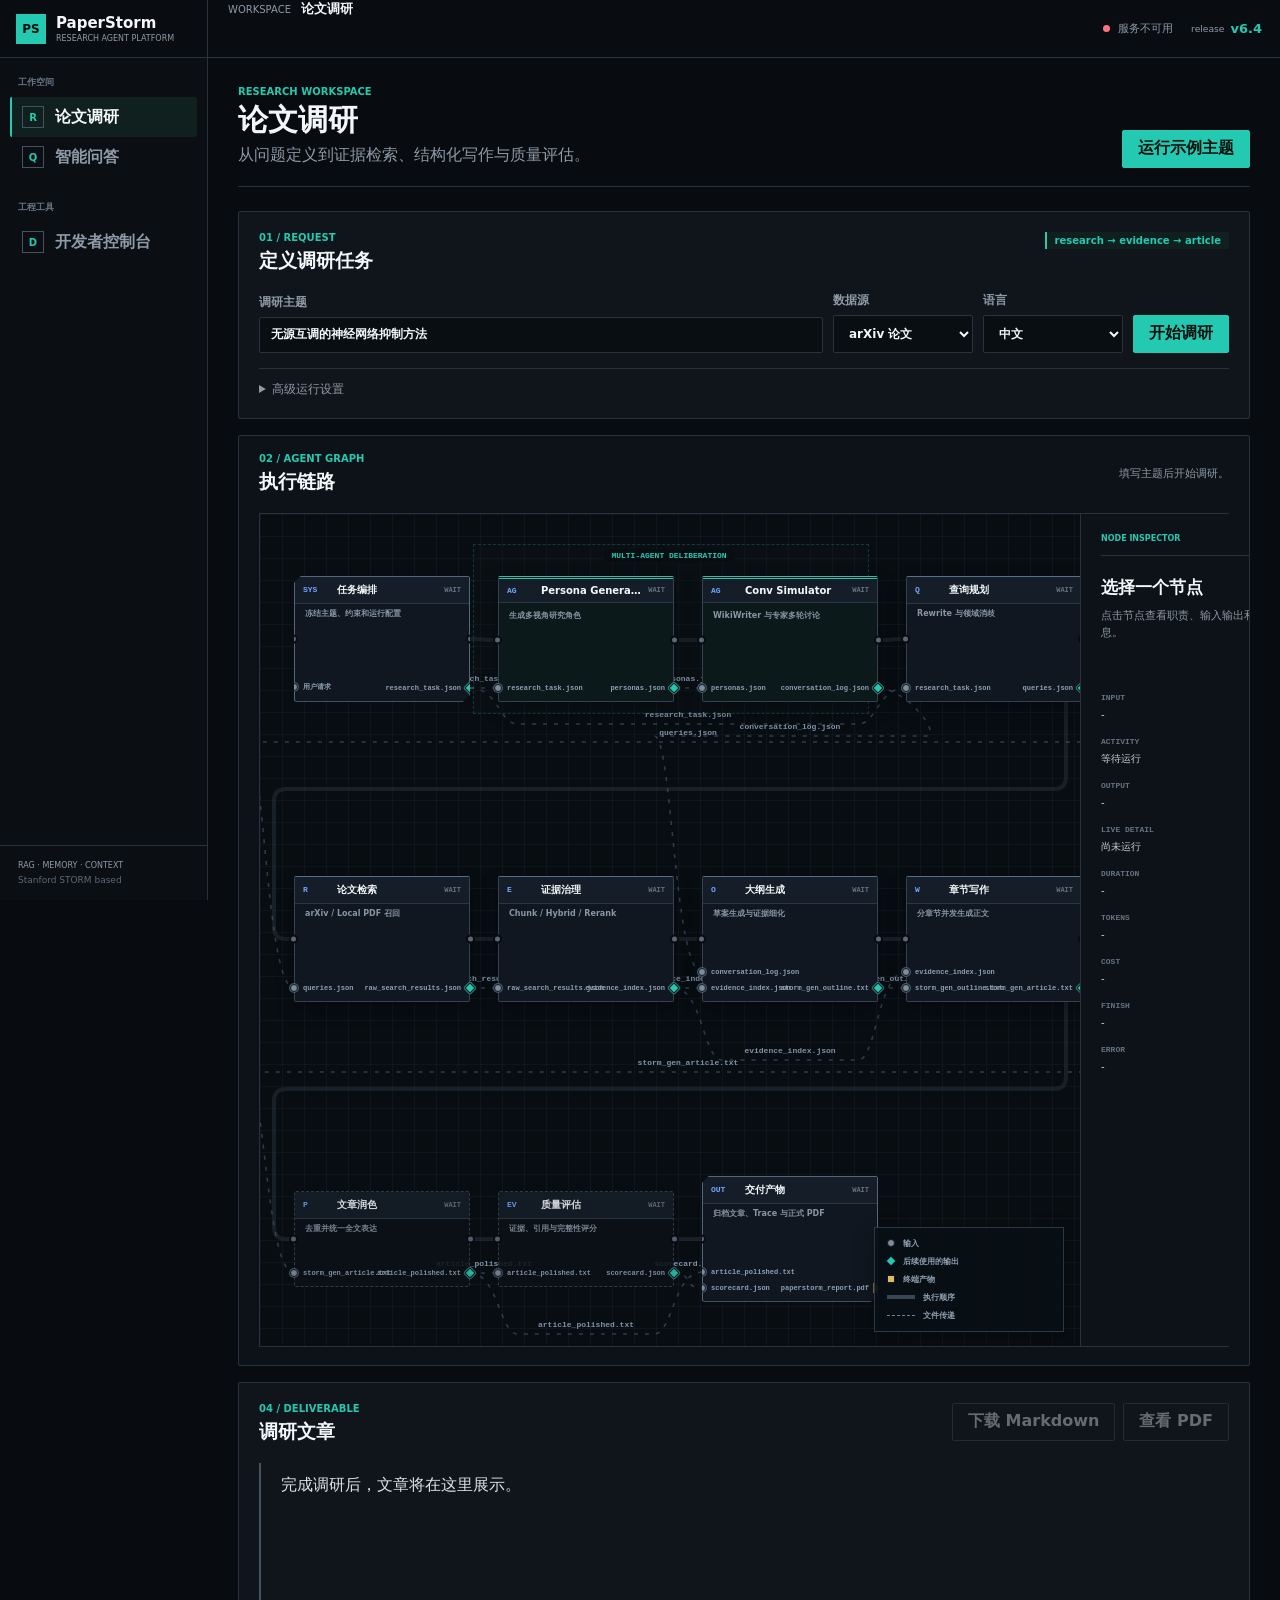
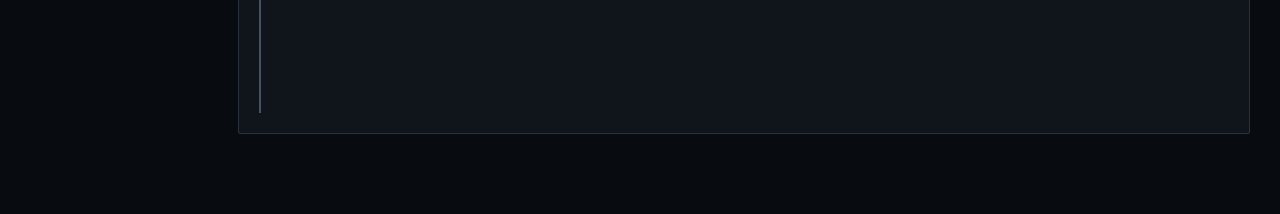
==== frontend/paperstorm_dashboard/index.html @ 8ac7cc78 "feat: release v6.4 workflow and PDF fixes" ====
<!doctype html>
<html lang="zh-CN">
  <head>
    <meta charset="utf-8" />
    <meta name="viewport" content="width=device-width, initial-scale=1" />
    <title>PaperStorm Agent Workspace</title>
    <link rel="icon" href="data:image/svg+xml,%3Csvg xmlns='http://www.w3.org/2000/svg' viewBox='0 0 32 32'%3E%3Crect width='32' height='32' fill='%2300c2a8'/%3E%3Cpath d='M8 24V8h15v4H13v3h8v4h-8v5z' fill='%23060a0e'/%3E%3C/svg%3E" />
    <link rel="stylesheet" href="styles.css?v=6.4.0" />
  </head>
  <body data-mode="research">
    <header class="topbar">
      <a class="brand" href="#" aria-label="PaperStorm 首页">
        <span class="brand-mark">PS</span>
        <span><strong>PaperStorm</strong><small>RESEARCH AGENT PLATFORM</small></span>
      </a>
      <div class="topbar-context"><span>WORKSPACE</span><strong id="workspace-title">论文调研</strong></div>
      <div class="topbar-actions">
        <span class="service-pill" id="service-state"><i class="status-dot"></i><span>连接中</span></span>
        <span class="release-pill"><small>release</small><strong>v6.4</strong></span>
      </div>
    </header>

    <div class="workspace-shell">
      <nav class="workspace-rail" aria-label="主导航">
        <div class="rail-section product-only">
          <span class="rail-label">工作空间</span>
          <button class="rail-item active" id="show-research-mode" type="button"><i>R</i><span>论文调研</span></button>
          <button class="rail-item" id="show-chat-mode" type="button"><i>Q</i><span>智能问答</span></button>
        </div>
        <div class="rail-section">
          <span class="rail-label">工程工具</span>
          <button class="rail-item" id="show-developer-mode" type="button"><i>D</i><span>开发者控制台</span></button>
        </div>
        <div class="rail-spacer"></div>
        <div class="rail-foot">
          <span>RAG · MEMORY · CONTEXT</span>
          <small>Stanford STORM based</small>
        </div>
      </nav>

      <main class="workspace-main">
        <section class="research-view product-only" id="research-view">
          <header class="page-heading">
            <div><span>RESEARCH WORKSPACE</span><h1>论文调研</h1><p>从问题定义到证据检索、结构化写作与质量评估。</p></div>
            <button id="start-research-demo" type="button">运行示例主题</button>
          </header>

          <section class="surface research-composer">
            <div class="section-heading"><div><span>01 / REQUEST</span><h2>定义调研任务</h2></div><b>research → evidence → article</b></div>
            <div class="form-row research-fields">
              <label class="grow">调研主题<input id="task-topic" value="无源互调的神经网络抑制方法" /></label>
              <label>数据源<select id="task-retriever"><option value="arxiv">arXiv 论文</option><option value="local-pdf">本地 PDF</option></select></label>
              <label>语言<select id="task-output-language"><option value="zh">中文</option><option value="original">原文</option></select></label>
              <button id="start-research-workflow" type="button">开始调研</button>
            </div>
            <details><summary>高级运行设置</summary><div class="form-row advanced-row">
              <label>运行方式<select id="task-run-mode"><option value="paperstorm" selected>真实检索与 LLM</option><option value="fake">本地可复现演示</option></select></label>
              <label>期望关键词<input id="task-expected-keyword" placeholder="可选，用于约束检索方向" /></label>
              <label>排除关键词<input id="task-forbidden-keyword" placeholder="可选，用于过滤无关领域" /></label>
            </div></details>
          </section>

          <section class="pipeline-strip pipeline-workbench" aria-label="调研执行阶段">
            <div class="section-heading compact"><div><span>02 / AGENT GRAPH</span><h2>执行链路</h2></div><p class="activity-line" id="research-current-activity">填写主题后开始调研。</p></div>
            <div class="pipeline-layout">
              <div class="pipeline-canvas" id="pipeline-canvas">
                <svg class="pipeline-wires execution-layer" id="pipeline-execution-wires" aria-hidden="true"></svg>
                <svg class="pipeline-wires artifact-layer" id="pipeline-artifact-wires" aria-hidden="true"></svg>
                <div class="agent-cluster-label">MULTI-AGENT DELIBERATION</div>
                <button class="pipeline-node system-node" data-node="request" style="--col:1;--row:1" type="button"><span class="flow-port flow-in"></span><span class="flow-port flow-out"></span><span class="node-head"><i>SYS</i><b>任务编排</b><em>WAIT</em></span><small class="node-description">冻结主题、约束和运行配置</small><span class="node-port input-port" data-port="user_request"><i></i>用户请求</span><span class="node-port output-port relay-output" data-port="research_task"><i></i>research_task.json</span></button>
                <button class="pipeline-node agent-node" data-node="persona" style="--col:2;--row:1" type="button"><span class="flow-port flow-in"></span><span class="flow-port flow-out"></span><span class="node-head"><i>AG</i><b>Persona Generator</b><em>WAIT</em></span><small class="node-description">生成多视角研究角色</small><span class="node-port input-port" data-port="research_task"><i></i>research_task.json</span><span class="node-port output-port relay-output" data-port="personas"><i></i>personas.json</span></button>
                <button class="pipeline-node agent-node" data-node="dialogue" style="--col:3;--row:1" type="button"><span class="flow-port flow-in"></span><span class="flow-port flow-out"></span><span class="node-head"><i>AG</i><b>Conv Simulator</b><em>WAIT</em></span><small class="node-description">WikiWriter 与专家多轮讨论</small><span class="node-port input-port" data-port="personas"><i></i>personas.json</span><span class="node-port output-port relay-output" data-port="conversation"><i></i>conversation_log.json</span></button>
                <button class="pipeline-node process-node" data-node="query" style="--col:4;--row:1" type="button"><span class="flow-port flow-in"></span><span class="flow-port flow-out"></span><span class="node-head"><i>Q</i><b>查询规划</b><em>WAIT</em></span><small class="node-description">Rewrite 与领域消歧</small><span class="node-port input-port" data-port="research_task"><i></i>research_task.json</span><span class="node-port output-port relay-output" data-port="queries"><i></i>queries.json</span></button>
                <button class="pipeline-node process-node" data-node="retrieval" style="--col:1;--row:3" type="button"><span class="flow-port flow-in"></span><span class="flow-port flow-out"></span><span class="node-head"><i>R</i><b>论文检索</b><em>WAIT</em></span><small class="node-description">arXiv / Local PDF 召回</small><span class="node-port input-port" data-port="queries"><i></i>queries.json</span><span class="node-port output-port relay-output" data-port="raw_results"><i></i>raw_search_results.json</span></button>
                <button class="pipeline-node process-node" data-node="evidence" style="--col:2;--row:3" type="button"><span class="flow-port flow-in"></span><span class="flow-port flow-out"></span><span class="node-head"><i>E</i><b>证据治理</b><em>WAIT</em></span><small class="node-description">Chunk / Hybrid / Rerank</small><span class="node-port input-port" data-port="raw_results"><i></i>raw_search_results.json</span><span class="node-port output-port relay-output" data-port="evidence"><i></i>evidence_index.json</span></button>
                <button class="pipeline-node process-node" data-node="outline" style="--col:3;--row:3" type="button"><span class="flow-port flow-in"></span><span class="flow-port flow-out"></span><span class="node-head"><i>O</i><b>大纲生成</b><em>WAIT</em></span><small class="node-description">草案生成与证据细化</small><span class="node-port input-port port-row-2" data-port="conversation"><i></i>conversation_log.json</span><span class="node-port input-port port-row-1" data-port="evidence"><i></i>evidence_index.json</span><span class="node-port output-port relay-output" data-port="outline"><i></i>storm_gen_outline.txt</span></button>
                <button class="pipeline-node process-node" data-node="writer" style="--col:4;--row:3" type="button"><span class="flow-port flow-in"></span><span class="flow-port flow-out"></span><span class="node-head"><i>W</i><b>章节写作</b><em>WAIT</em></span><small class="node-description">分章节并发生成正文</small><span class="node-port input-port port-row-2" data-port="evidence"><i></i>evidence_index.json</span><span class="node-port input-port port-row-1" data-port="outline"><i></i>storm_gen_outline.txt</span><span class="node-port output-port relay-output" data-port="draft"><i></i>storm_gen_article.txt</span></button>
                <button class="pipeline-node aux-node" data-node="polish" style="--col:1;--row:5" type="button"><span class="flow-port flow-in"></span><span class="flow-port flow-out"></span><span class="node-head"><i>P</i><b>文章润色</b><em>WAIT</em></span><small class="node-description">去重并统一全文表达</small><span class="node-port input-port" data-port="draft"><i></i>storm_gen_article.txt</span><span class="node-port output-port relay-output" data-port="article"><i></i>article_polished.txt</span></button>
                <button class="pipeline-node aux-node" data-node="evaluate" style="--col:2;--row:5" type="button"><span class="flow-port flow-in"></span><span class="flow-port flow-out"></span><span class="node-head"><i>EV</i><b>质量评估</b><em>WAIT</em></span><small class="node-description">证据、引用与完整性评分</small><span class="node-port input-port" data-port="article"><i></i>article_polished.txt</span><span class="node-port output-port relay-output" data-port="scorecard"><i></i>scorecard.json</span></button>
                <button class="pipeline-node system-node" data-node="deliver" style="--col:3;--row:5" type="button"><span class="flow-port flow-in"></span><span class="flow-port flow-out"></span><span class="node-head"><i>OUT</i><b>交付产物</b><em>WAIT</em></span><small class="node-description">归档文章、Trace 与正式 PDF</small><span class="node-port input-port port-row-2" data-port="article"><i></i>article_polished.txt</span><span class="node-port input-port port-row-1" data-port="scorecard"><i></i>scorecard.json</span><span class="node-port output-port terminal-output" data-port="report"><i></i>paperstorm_report.pdf</span></button>
                <div class="pipeline-legend" id="pipeline-legend"><span><i class="legend-input"></i>输入</span><span><i class="legend-relay"></i>后续使用的输出</span><span><i class="legend-terminal"></i>终端产物</span><span><b class="legend-execution"></b>执行顺序</span><span><b class="legend-artifact"></b>文件传递</span></div>
              </div>
              <aside class="pipeline-inspector" id="pipeline-inspector">
                <div><span>NODE INSPECTOR</span><b id="pipeline-node-status">WAITING</b></div>
                <h3 id="pipeline-node-title">选择一个节点</h3>
                <p id="pipeline-node-description">点击节点查看职责、输入输出和当前运行信息。</p>
                <dl>
                  <dt>INPUT</dt><dd id="pipeline-node-input">-</dd>
                  <dt>ACTIVITY</dt><dd id="pipeline-node-activity">等待运行</dd>
                  <dt>OUTPUT</dt><dd id="pipeline-node-output">-</dd>
                  <dt>LIVE DETAIL</dt><dd id="pipeline-node-detail">尚未运行</dd>
                  <dt>DURATION</dt><dd id="pipeline-node-duration">-</dd>
                  <dt>TOKENS</dt><dd id="pipeline-node-tokens">-</dd>
                  <dt>COST</dt><dd id="pipeline-node-cost">-</dd>
                  <dt>FINISH</dt><dd id="pipeline-node-finish">-</dd>
                  <dt>ERROR</dt><dd id="pipeline-node-error">-</dd>
                </dl>
                <div class="pipeline-artifact-actions hidden" id="pipeline-pdf-actions">
                  <label class="checkbox-control"><input id="task-generate-pdf" type="checkbox" /><span>同时生成正式 PDF</span></label>
                  <a class="secondary-button hidden" id="pipeline-open-pdf" href="#" target="_blank" rel="noopener">查看 PDF</a>
                </div>
              </aside>
            </div>
          </section>

          <section class="surface hidden" id="research-score-section">
            <div class="section-heading"><div><span>03 / EVALUATION</span><h2>本次运行评分</h2></div><b id="research-task-id">未运行</b></div>
            <div class="metric-grid" id="scorecard"></div>
          </section>

          <section class="surface result-surface" id="research-result-workspace">
            <div class="section-heading"><div><span>04 / DELIVERABLE</span><h2>调研文章</h2></div><div class="deliverable-actions"><button class="secondary-button" id="download-article-md" type="button" disabled>下载 Markdown</button><button class="secondary-button" id="open-article-pdf" type="button" disabled>查看 PDF</button></div></div>
            <article class="article" id="article-content">完成调研后，文章将在这里展示。</article>
          </section>
        </section>

        <section class="chat-view product-only hidden" id="chat-view">
          <aside class="chat-sessions" id="chat-sessions-panel">
            <div class="section-heading compact"><div><span>HISTORY</span><h2>会话</h2></div><button class="icon-button" id="refresh-chat-sessions" type="button" title="刷新会话">↻</button></div>
            <div class="session-list" id="chat-session-list"><p class="empty-state">暂无历史会话。</p></div>
          </aside>
          <section class="chat-workspace">
            <header class="chat-header"><div><span>CONTEXT-AWARE CHAT</span><h1>研究问答</h1></div><button id="create-chat" type="button">新建聊天</button></header>
            <div class="chat-messages" id="chat-messages"><div class="message assistant"><img class="message-avatar" src="/dashboard/assets/avatar-paperstorm.svg" alt="" /><div class="message-body"><div class="message-head"><strong>PaperStorm</strong></div><p>我是带论文检索、上下文压缩和长期记忆的 Research Chat Agent。</p></div></div></div>
            <div class="chat-toolbar"><button id="regenerate-chat" type="button" class="secondary-button" disabled>重新生成</button><button id="stop-chat" type="button" class="danger-button hidden">停止</button></div>
            <form class="chat-composer" id="chat-form"><textarea id="chat-input" rows="3" placeholder="直接提问，证据不足时将自动升级为深度调研。"></textarea><button id="send-chat" type="submit">发送</button></form>
          </section>
        </section>

        <section class="developer-view hidden" id="developer-view">
          <header class="page-heading developer-header">
            <div><span>BENCHMARK CONTROL PLANE</span><h1>开发者控制台</h1><p>公开数据集、可复现实验、运行日志和治理状态集中管理。</p></div>
            <div class="developer-actions"><label>服务地址<input id="service-url" placeholder="当前页面地址" /></label><button class="secondary-button" id="leave-developer-mode" type="button">返回产品</button></div>
          </header>

          <section class="status-band" id="benchmark-readiness">
            <div><small>API SERVICE</small><strong id="ready-service">检查中</strong><span id="ready-service-detail">连接 API</span></div>
            <div><small>BENCHMARK ROOT</small><strong id="ready-root">未发现</strong><span id="ready-root-detail">等待服务返回</span></div>
            <div><small>DATASETS</small><strong id="ready-datasets">0 / 6</strong><span>本机缓存自动发现</span></div>
            <div><small>RUNTIME</small><strong id="ready-python">未知</strong><span id="ready-model-cache">模型缓存未发现</span></div>
            <div><small>LANGFUSE</small><strong id="ready-langfuse">检查中</strong><span id="ready-langfuse-detail">本地 Trace 可用</span></div>
            <button class="icon-button" id="refresh-benchmark-catalog" type="button" title="刷新环境">↻</button>
          </section>

          <section class="console-section">
            <div class="section-heading"><div><span>PUBLIC EVIDENCE</span><h2>Benchmark Registry</h2></div><b>v5.5 / v5.6</b></div>
            <div class="benchmark-catalog" id="benchmark-catalog"><p class="empty-state">正在加载 Benchmark Registry...</p></div>
          </section>

          <section class="console-section benchmark-run-workspace" id="benchmark-run-workspace">
            <div class="section-heading"><div><span>EXPERIMENT RUNNER</span><h2 id="benchmark-selected-name">选择一个 Benchmark</h2></div><span class="run-status idle" id="benchmark-run-status">idle</span></div>
            <div class="run-layout">
              <div class="run-config">
                <p id="benchmark-selected-description">从上方目录选择任务，查看数据、成本和复现参数。</p>
                <div class="form-row"><label>运行档位<select id="benchmark-profile"><option value="smoke">Smoke：快速验证链路</option><option value="quality">Quality：正式实验</option></select></label><label class="paid-confirm hidden" id="paid-confirm-row"><input id="benchmark-allow-paid" type="checkbox" /> 我确认该实验会调用付费 LLM</label></div>
                <div class="input-manifest" id="benchmark-input-manifest"></div>
                <div class="command-box"><div><span>REPRODUCIBLE COMMAND</span><button class="text-button" id="copy-benchmark-command" type="button">复制</button></div><code id="benchmark-command-preview">选择 Benchmark 后生成</code></div>
                <div class="button-row"><button id="start-benchmark-run" type="button" disabled>开始运行</button><button class="danger-button" id="cancel-benchmark-run" type="button" disabled>停止</button></div>
              </div>
              <div class="run-observer"><div class="run-progress"><i id="benchmark-progress-dot"></i><div><strong id="benchmark-progress-title">尚未运行</strong><p id="benchmark-progress-detail">运行后显示 PID、耗时与产物路径。</p></div></div><pre class="benchmark-log-tail" id="benchmark-log-tail">Benchmark 日志将在这里实时刷新。</pre></div>
            </div>
          </section>

          <section class="console-section">
            <div class="section-heading"><div><span>EVIDENCE REPORT</span><h2>结果与边界</h2></div><b id="benchmark-evidence-tier">尚未选择</b></div>
            <div class="metric-grid benchmark-result-metrics" id="benchmark-result-metrics"></div>
            <div class="evidence-grid"><div><h3>实验说明</h3><ul id="benchmark-limitations"><li>选择 Benchmark 后显示证据等级与限制。</li></ul></div><div><h3>产物</h3><div id="benchmark-artifacts" class="artifact-list">尚无运行产物。</div></div></div>
            <details><summary>原始报告 JSON</summary><pre id="benchmark-raw-result">{}</pre></details>
          </section>

          <section class="console-section runtime-diagnostics">
            <div class="section-heading"><div><span>LIVE RUNTIME</span><h2>执行链路诊断</h2></div><button class="secondary-button" id="refresh-runtime-diagnostics" type="button">刷新</button></div>
            <div class="diagnostic-grid"><div><h3>服务与治理</h3><pre id="runtime-production-status">等待刷新。</pre></div><div><h3>最近调研任务</h3><pre id="runtime-task-status">等待刷新。</pre></div><div><h3>Runtime Trace</h3><pre id="runtime-trace-status">选择或运行调研任务后显示。</pre></div></div>
          </section>
        </section>
      </main>

      <aside class="workspace-inspector product-only">
        <div class="inspector-block chat-settings">
          <span class="rail-label">运行配置</span>
          <label>问答模式<select id="chat-run-mode"><option value="paperstorm" selected>真实 API</option><option value="fake">本地演示</option></select></label>
          <label>检索器<select id="chat-retriever"><option value="arxiv">arXiv</option><option value="local-pdf">本地 PDF</option></select></label>
          <label>记忆召回<select id="chat-memory-mode"><option value="lexical" selected>FTS / BM25（轻量）</option><option value="semantic">真实 Embedding（语义）</option></select></label>
        </div>
        <div class="inspector-block"><span class="rail-label">当前上下文</span><dl class="session-meta"><dt>SESSION</dt><dd id="chat-session-id">尚未创建</dd><dt>CONTEXT</dt><dd id="chat-context-summary">等待消息</dd></dl></div>
        <div class="inspector-block"><span class="rail-label">能力栈</span><ul class="capability-list"><li><i class="teal"></i>Hybrid Retrieval</li><li><i class="blue"></i>Evidence Rerank</li><li><i class="violet"></i>Temporal Memory</li><li><i class="amber"></i>Context Compaction</li></ul></div>
        <div class="inspector-block inspector-note"><strong>执行策略</strong><p>闲聊直接生成；知识问题先复用证据；证据不足时自动进入 Deep Research。</p></div>
      </aside>
    </div>

    <div class="toast hidden" id="toast" role="status"></div>
    <script src="app.js?v=6.4.0"></script>
  </body>
</html>
---- frontend/paperstorm_dashboard/styles.css ----
:root {
  color-scheme: dark;
  --bg: #080b0f;
  --rail: #0b0f14;
  --surface: #10151b;
  --surface-2: #141b23;
  --surface-3: #19222c;
  --line: #29323c;
  --line-strong: #455261;
  --text: #f4f7fa;
  --muted: #8e9aa7;
  --teal: #24c9b1;
  --blue: #73a7ff;
  --green: #5bd692;
  --amber: #e8b75a;
  --red: #ff737d;
  --violet: #a795ff;
  --radius: 2px;
  font-family: Inter, "IBM Plex Sans", "Segoe UI", "Microsoft YaHei", system-ui, sans-serif;
}

* { box-sizing: border-box; }
html { background: var(--bg); scroll-behavior: smooth; }
body { min-width: 320px; margin: 0; background: var(--bg); color: var(--text); letter-spacing: 0; }
button, input, select, textarea { font: inherit; letter-spacing: 0; }
button { min-height: 38px; border: 1px solid var(--teal); border-radius: var(--radius); padding: 0 15px; background: var(--teal); color: #03110e; font-weight: 750; cursor: pointer; transition: background 120ms ease, border-color 120ms ease, color 120ms ease; }
button:hover:not(:disabled) { border-color: #63e4d1; background: #63e4d1; }
button:disabled { cursor: not-allowed; opacity: .38; }
button:focus-visible, input:focus-visible, select:focus-visible, textarea:focus-visible { outline: 2px solid var(--blue); outline-offset: 2px; }
.secondary-button, .icon-button { border-color: var(--line-strong); background: transparent; color: var(--text); }
.secondary-button:hover:not(:disabled), .icon-button:hover:not(:disabled) { border-color: var(--muted); background: var(--surface-3); }
.danger-button { border-color: #704048; background: transparent; color: #ffb1b7; }
.danger-button:hover:not(:disabled) { border-color: var(--red); background: #35171d; color: #fff; }
.text-button { min-height: auto; border: 0; padding: 0; background: transparent; color: var(--blue); }
.icon-button { width: 38px; padding: 0; font-size: 20px; }
input, select, textarea { width: 100%; border: 1px solid var(--line); border-radius: var(--radius); background: #090e13; color: var(--text); padding: 10px 11px; }
textarea { resize: vertical; }
label { display: grid; gap: 6px; color: var(--muted); font-size: 12px; font-weight: 650; }
p { color: var(--muted); line-height: 1.55; }
h1, h2, h3, p { margin-top: 0; }
h1 { margin-bottom: 5px; font-size: 30px; line-height: 1.2; }
h2 { margin-bottom: 0; font-size: 19px; }
h3 { font-size: 14px; }
code, pre { font-family: "Cascadia Code", "SFMono-Regular", Consolas, monospace; }
.hidden { display: none !important; }

.topbar { position: sticky; top: 0; z-index: 20; display: grid; grid-template-columns: 208px minmax(0, 1fr) auto; min-height: 58px; border-bottom: 1px solid var(--line); background: #090d12; }
.brand { display: flex; align-items: center; gap: 10px; border-right: 1px solid var(--line); padding: 0 16px; color: var(--text); text-decoration: none; }
.brand-mark { display: grid; place-items: center; width: 30px; height: 30px; background: var(--teal); color: #03110e; font-size: 12px; font-weight: 900; }
.brand strong, .brand small { display: block; }
.brand strong { font-size: 15px; }
.brand small { margin-top: 2px; color: var(--muted); font-size: 8px; }
.topbar-context { display: flex; align-items: baseline; gap: 10px; padding: 0 20px; }
.topbar-context span { color: var(--muted); font-size: 10px; }
.topbar-context strong { font-size: 13px; }
.topbar-actions { display: flex; align-items: center; gap: 18px; padding: 0 18px; }
.service-pill, .release-pill { display: flex; align-items: center; gap: 8px; color: var(--muted); font-size: 11px; }
.release-pill { gap: 6px; }
.release-pill strong { color: var(--teal); font-size: 13px; }
.status-dot { width: 7px; height: 7px; border-radius: 50%; background: var(--amber); }
.service-pill.online .status-dot { background: var(--green); box-shadow: 0 0 0 3px rgba(91,214,146,.12); }
.service-pill.offline .status-dot { background: var(--red); }

.workspace-shell { display: grid; grid-template-columns: 208px minmax(0, 1fr) 288px; min-height: calc(100vh - 58px); }
body[data-mode="research"] .workspace-shell { grid-template-columns: 208px minmax(0, 1fr); }
body[data-mode="research"] .workspace-main { grid-column: 2; }
body[data-mode="research"] .workspace-inspector { display: none; }
.workspace-rail { position: sticky; top: 58px; display: flex; height: calc(100vh - 58px); flex-direction: column; border-right: 1px solid var(--line); background: var(--rail); }
.rail-section { padding: 18px 10px 6px; }
.rail-label { display: block; margin: 0 8px 8px; color: #697583; font-size: 9px; font-weight: 800; text-transform: uppercase; }
.rail-item { display: flex; width: 100%; align-items: center; gap: 11px; min-height: 40px; border: 0; border-left: 2px solid transparent; padding: 0 10px; background: transparent; color: var(--muted); text-align: left; }
.rail-item:hover:not(:disabled) { border-color: var(--line-strong); background: var(--surface); color: var(--text); }
.rail-item.active { border-color: var(--teal); background: #10201f; color: var(--text); }
.rail-item i { display: grid; place-items: center; width: 22px; height: 22px; border: 1px solid var(--line-strong); color: var(--teal); font-size: 10px; font-style: normal; font-weight: 800; }
.rail-spacer { flex: 1; }
.rail-foot { border-top: 1px solid var(--line); padding: 15px 18px; }
.rail-foot span, .rail-foot small { display: block; }
.rail-foot span { color: var(--muted); font-size: 8px; }
.rail-foot small { margin-top: 5px; color: #5e6975; font-size: 9px; }

.workspace-main { min-width: 0; padding: 28px 30px 64px; }
.workspace-inspector { position: sticky; top: 58px; height: calc(100vh - 58px); overflow: auto; border-left: 1px solid var(--line); background: #0b1016; }
.inspector-block { border-bottom: 1px solid var(--line); padding: 20px 16px; }
.inspector-block label + label { margin-top: 13px; }
.inspector-block .rail-label { margin-left: 0; }
.inspector-note { background: #0e171c; }
.inspector-note p { margin: 8px 0 0; font-size: 12px; }
.capability-list { display: grid; gap: 11px; margin: 0; padding: 0; list-style: none; color: var(--muted); font-size: 12px; }
.capability-list li { display: flex; align-items: center; gap: 9px; }
.capability-list i { width: 3px; height: 16px; background: var(--teal); }
.capability-list .blue { background: var(--blue); }.capability-list .violet { background: var(--violet); }.capability-list .amber { background: var(--amber); }

.page-heading, .chat-header { display: flex; align-items: flex-end; justify-content: space-between; gap: 24px; margin-bottom: 24px; border-bottom: 1px solid var(--line); padding-bottom: 18px; }
.page-heading span, .chat-header span, .section-heading span { display: block; margin-bottom: 5px; color: var(--teal); font-size: 10px; font-weight: 800; }
.page-heading p { margin-bottom: 0; }
.surface, .console-section, .pipeline-strip { margin-bottom: 16px; border: 1px solid var(--line); border-radius: var(--radius); background: var(--surface); }
.surface, .console-section { padding: 20px; }
.pipeline-strip { padding: 17px 20px 20px; background: #0d1218; }
.section-heading { display: flex; align-items: flex-start; justify-content: space-between; gap: 18px; margin-bottom: 18px; }
.section-heading.compact { align-items: center; }
.section-heading b { border-left: 2px solid var(--teal); padding: 3px 8px; background: #10201f; color: var(--teal); font-size: 10px; white-space: nowrap; }
.form-row { display: flex; align-items: end; gap: 10px; }
.form-row > label { min-width: 140px; }.form-row .grow { flex: 1; }
.button-row { display: flex; gap: 8px; flex-wrap: wrap; }
details { margin-top: 15px; border-top: 1px solid var(--line); padding-top: 12px; }
summary { color: var(--muted); font-size: 12px; cursor: pointer; }
.advanced-row { margin-top: 13px; }.advanced-row label { flex: 1; }
.activity-line { max-width: 55%; margin: 0; font-size: 11px; text-align: right; }
.pipeline-workbench { padding-bottom: 18px; overflow: hidden; }
.pipeline-layout { display: grid; grid-template-columns: minmax(820px, 1fr) 270px; min-height: 780px; border: 1px solid var(--line); background: #080d12; }
.pipeline-canvas { position: relative; display: grid; min-width: 820px; grid-template-columns: repeat(4, minmax(176px, 1fr)); grid-template-rows: repeat(5, 126px); gap: 24px 28px; align-content: center; padding: 62px 34px 44px; overflow: hidden; background-color: #080d12; background-image: linear-gradient(rgba(68,82,97,.12) 1px, transparent 1px), linear-gradient(90deg, rgba(68,82,97,.12) 1px, transparent 1px); background-size: 22px 22px; }
.pipeline-canvas::before { position: absolute; top: 30px; left: calc(25% + 8px); width: calc(50% - 16px); height: 168px; border: 1px dashed rgba(36,201,177,.24); background: rgba(13,29,29,.16); content: ""; pointer-events: none; }
.agent-cluster-label { position: absolute; top: 35px; left: 42%; z-index: 4; padding: 2px 7px; background: #080d12; color: var(--teal); font: 800 8px "Cascadia Code", monospace; }
.pipeline-wires { position: absolute; inset: 0; width: 100%; height: 100%; overflow: visible; pointer-events: none; }.execution-layer { z-index: 1; }.artifact-layer { z-index: 2; }
.pipeline-wires path { fill: none; vector-effect: non-scaling-stroke; transition: stroke .25s ease, opacity .25s ease, filter .25s ease; }
.execution-wire { stroke: #26313d; stroke-width: 4; opacity: .5; }.execution-wire.complete { stroke: #31594e; opacity: .75; }.execution-wire.active { stroke: var(--teal); stroke-width: 4; stroke-dasharray: 12 10; opacity: 1; filter: drop-shadow(0 0 6px rgba(36,201,177,.85)); animation: execution-flow .68s linear infinite; }.execution-wire.failed { stroke: var(--red); opacity: 1; filter: drop-shadow(0 0 5px rgba(255,115,125,.75)); }
.artifact-wire { stroke: #536b83; stroke-width: 1.55; stroke-dasharray: 4 7; opacity: .5; }.artifact-wire.complete { stroke: #5d8878; opacity: .72; }.artifact-wire.active { stroke: #7eb6ff; stroke-width: 2.35; stroke-dasharray: 5 8; opacity: 1; filter: drop-shadow(0 0 7px rgba(121,169,255,.95)); animation: artifact-flow .5s linear infinite; }.artifact-wire.failed { stroke: var(--red); opacity: .95; }
.artifact-label { fill: #7f93a8; font: 700 8px "Cascadia Code", monospace; letter-spacing: 0; pointer-events: none; }
.pipeline-node { position: relative; z-index: 3; display: grid; min-width: 0; min-height: 118px; grid-column: var(--col); grid-row: var(--row); grid-template-rows: 31px auto 1fr; align-items: start; border: 1px solid #35414e; border-radius: 2px; padding: 0 10px 9px; background: #101720; color: var(--text); text-align: left; box-shadow: 0 8px 20px rgba(0,0,0,.24); overflow: visible; }
.pipeline-node.system-node { clip-path: polygon(7px 0, 100% 0, 100% calc(100% - 7px), calc(100% - 7px) 100%, 0 100%, 0 7px); border-color: #53667b; }.pipeline-node.agent-node { border-top: 3px double #38bba9; background: #0c191a; }.pipeline-node.process-node { border-top-color: #56708c; }.pipeline-node.aux-node { min-height: 96px; align-self: center; border-style: dashed; background: #0c1218; box-shadow: none; opacity: .88; }
.node-head { display: grid; grid-template-columns: 27px minmax(0,1fr) auto; align-items: center; gap: 7px; margin: 0 -10px 7px; border-bottom: 1px solid #2b3743; padding: 6px 8px; background: #151e28; }.node-head > i { color: var(--blue); font: 800 8px "Cascadia Code", monospace; font-style: normal; }.node-head b { min-width: 0; overflow: hidden; font-size: 10px; text-overflow: ellipsis; white-space: nowrap; }.node-head em { color: #647180; font: 800 7px "Cascadia Code", monospace; font-style: normal; }
.node-description { display: block; min-height: 26px; color: #8795a4; font-size: 8px; line-height: 1.4; }
.node-port { position: absolute; display: flex; max-width: 74%; align-items: center; gap: 5px; color: #8da0b3; font: 700 7px "Cascadia Code", monospace; white-space: nowrap; }.node-port i { width: 8px; height: 8px; flex: 0 0 auto; border: 1px solid #111923; border-radius: 50%; background: #7f8d9a; box-shadow: 0 0 0 1px #45586a; }.input-port { bottom: 9px; left: -5px; }.input-port.port-row-2 { bottom: 25px; }.output-port { right: -5px; bottom: 9px; flex-direction: row-reverse; text-align: right; }.relay-output i { border-radius: 1px; background: var(--teal); box-shadow: 0 0 0 1px #287e73; transform: rotate(45deg); }.terminal-output i { border-radius: 0; background: #e2b85d; box-shadow: 0 0 0 1px #8a6b2e; }
.flow-port { position: absolute; top: 50%; width: 9px; height: 9px; border: 2px solid #080d12; border-radius: 50%; background: #596776; transform: translateY(-50%); }.flow-in { left: -6px; }.flow-out { right: -6px; }
.pipeline-node:hover:not(:disabled), .pipeline-node.selected { border-color: var(--blue); background: #16212d; }
.pipeline-node.active { border-color: var(--teal); background: #101a21; box-shadow: inset 3px 0 0 var(--teal), 0 0 20px rgba(36,201,177,.24); animation: node-breathe 1.5s ease-in-out infinite; }.pipeline-node.active::after { position: absolute; z-index: 6; inset: -2px; content: ""; pointer-events: none; background: linear-gradient(90deg, transparent 0 34%, var(--teal) 46% 58%, transparent 70%) top / 220% 1px no-repeat, linear-gradient(180deg, transparent 0 34%, var(--teal) 46% 58%, transparent 70%) right / 1px 220% no-repeat, linear-gradient(270deg, transparent 0 34%, var(--teal) 46% 58%, transparent 70%) bottom / 220% 1px no-repeat, linear-gradient(0deg, transparent 0 34%, var(--teal) 46% 58%, transparent 70%) left / 1px 220% no-repeat; filter: drop-shadow(0 0 4px rgba(36,201,177,.9)); animation: node-outline-flow 1.25s linear infinite; }.pipeline-node.active .flow-port { background: var(--teal); box-shadow: 0 0 9px var(--teal); }.pipeline-node.active em { color: var(--teal); }
.pipeline-node.complete { border-color: #2f7652; background: #0c1714; }.pipeline-node.complete .flow-port { background: var(--green); }.pipeline-node.complete em { color: var(--green); }
.pipeline-node.failed { border-color: var(--red); background: #251116; }.pipeline-node.failed .flow-port { background: var(--red); box-shadow: 0 0 8px rgba(255,115,125,.7); }.pipeline-node.failed em { color: var(--red); }
.pipeline-node.skipped { border-color: #29323c; background: #0a0f14; opacity: .58; }.pipeline-node.skipped em { color: #788696; }
.pipeline-node .node-time { position: absolute; top: -9px; left: 9px; z-index: 4; border: 1px solid #2f7652; padding: 2px 5px; background: #07120d; color: var(--green); font: 800 7px "Cascadia Code", monospace; font-style: normal; }
.pipeline-legend { position: absolute; right: 16px; bottom: 14px; z-index: 5; display: grid; width: 190px; grid-template-columns: 1fr; gap: 7px; border: 1px solid #2b3947; padding: 10px 12px; background: rgba(9,15,21,.94); box-shadow: 0 8px 20px rgba(0,0,0,.25); color: #8fa0b2; font: 700 8px "Cascadia Code", monospace; }.pipeline-legend span { display: flex; align-items: center; gap: 8px; }.pipeline-legend i { display: inline-block; width: 8px; height: 8px; border: 1px solid #111923; }.legend-input { border-radius: 50%; background: #7f8d9a; }.legend-relay { border-radius: 1px; background: var(--teal); transform: rotate(45deg); }.legend-terminal { background: #e2b85d; }.pipeline-legend b { display: inline-block; width: 28px; height: 0; border-top: 4px solid #384654; }.pipeline-legend .legend-artifact { border-top-width: 1px; border-top-style: dashed; border-color: #6a8198; }
.pipeline-inspector { border-left: 1px solid var(--line); padding: 20px; background: #0c1218; }
.pipeline-inspector > div { display: flex; align-items: center; justify-content: space-between; border-bottom: 1px solid var(--line); padding-bottom: 12px; }.pipeline-inspector > div span { color: var(--teal); font-size: 8px; font-weight: 800; }.pipeline-inspector > div b { color: var(--muted); font: 800 8px "Cascadia Code", monospace; }.pipeline-inspector > div b.active { color: var(--teal); }.pipeline-inspector > div b.complete { color: var(--green); }.pipeline-inspector > div b.failed { color: var(--red); }
.pipeline-inspector h3 { margin: 20px 0 8px; font-size: 17px; }.pipeline-inspector p { min-height: 66px; font-size: 11px; }.pipeline-inspector dl { margin: 20px 0 0; }.pipeline-inspector dt { margin-top: 15px; color: #657281; font: 800 8px "Cascadia Code", monospace; }.pipeline-inspector dd { margin: 5px 0 0; color: #c7d1da; font-size: 10px; line-height: 1.5; overflow-wrap: anywhere; }
.pipeline-inspector > .pipeline-artifact-actions { display: grid; gap: 10px; margin-top: 18px; padding-top: 14px; border-top: 1px solid var(--line); border-bottom: 0; }.pipeline-inspector > .pipeline-artifact-actions.hidden { display: none; }.checkbox-control { display: flex; align-items: center; gap: 9px; color: #c7d1da; font-size: 10px; }.checkbox-control input { accent-color: var(--teal); }.deliverable-actions { display: flex; align-items: center; gap: 8px; }
.research-progress { display: grid; grid-template-columns: repeat(5, minmax(0, 1fr)); border: 1px solid var(--line); }
.research-progress > div { display: grid; min-height: 66px; align-content: center; gap: 5px; border-right: 1px solid var(--line); padding: 10px 13px; color: var(--muted); }
.research-progress > div:last-child { border-right: 0; }
.research-progress i { color: #637080; font-size: 9px; font-style: normal; }
.research-progress span { font-size: 12px; }
.research-progress .complete { border-top: 2px solid var(--green); background: #0d1c16; color: #c4f1d7; }
.research-progress .active { border-top: 2px solid var(--blue); background: #101b2a; color: #dae8ff; }
.research-progress .failed { border-top: 2px solid var(--red); background: #271217; color: #ffc8cc; }
.metric-grid { display: grid; grid-template-columns: repeat(auto-fit, minmax(145px, 1fr)); border: 1px solid var(--line); background: var(--line); gap: 1px; }
.metric { min-height: 82px; padding: 13px; background: #0a0f14; }
.metric small { display: block; color: var(--muted); font-size: 10px; overflow-wrap: anywhere; }
.metric strong { display: block; margin-top: 8px; font-size: 21px; overflow-wrap: anywhere; }
.metric strong em { margin-left: 5px; color: var(--muted); font-size: 10px; font-style: normal; }
.article { min-height: 250px; border-left: 2px solid var(--line-strong); padding: 8px 20px 20px; color: #dce3e9; line-height: 1.8; white-space: pre-wrap; }

.chat-view { display: grid; min-width: 0; max-width: 100%; grid-template-columns: 230px minmax(0, 1fr); min-height: calc(100vh - 120px); border: 1px solid var(--line); background: var(--surface); }
.chat-sessions { min-width: 0; max-width: 100%; border-right: 1px solid var(--line); padding: 16px 10px; }
.session-list { display: flex; min-width: 0; max-width: 100%; flex-direction: column; gap: 3px; }
.session-item { display: flex; width: 100%; min-width: 0; max-width: 100%; flex-direction: column; gap: 3px; min-height: 68px; border: 0; border-left: 2px solid transparent; padding: 10px; background: transparent; color: var(--text); text-align: left; overflow: hidden; }
.session-item strong { min-width: 0; overflow: hidden; text-overflow: ellipsis; white-space: nowrap; }
.session-item:hover, .session-item.active { border-color: var(--teal); background: #101d1d; }
.session-item span, .session-item small { color: var(--muted); font-size: 10px; overflow: hidden; text-overflow: ellipsis; white-space: nowrap; }
.chat-workspace { display: grid; min-width: 0; grid-template-rows: auto minmax(410px, 1fr) auto auto; padding: 20px 24px; }
.chat-header { align-items: center; margin-bottom: 0; }
.chat-messages { overflow-y: auto; padding: 22px 0; }
.message { display: grid; width: min(86%, 780px); grid-template-columns: 34px minmax(0,1fr); gap: 10px; margin-bottom: 16px; }.message.user { grid-template-columns: minmax(0,1fr) 34px; margin-left: auto; }.message.user .message-avatar { grid-column: 2; }.message.user .message-body { grid-column: 1; grid-row: 1; border-left: 0; border-right: 2px solid var(--blue); background: #111b28; }
.message-avatar { width: 34px; height: 34px; border: 1px solid var(--line-strong); background: #0b1117; object-fit: cover; }.message-body { min-width: 0; border-left: 2px solid var(--teal); padding: 12px 14px; background: #0b1117; }.message-head { display: flex; align-items: center; justify-content: space-between; gap: 12px; }.message-telemetry { color: #74879a; font: 700 8px "Cascadia Code", monospace; white-space: nowrap; }.message-usage { display: flex; flex-wrap: wrap; gap: 8px; margin-top: 11px; border-top: 1px solid #22303d; padding-top: 8px; }.message p { margin: 7px 0 0; color: var(--text); white-space: pre-wrap; }
.chat-toolbar { display: flex; gap: 8px; padding: 8px 0; }
.chat-composer { display: grid; grid-template-columns: minmax(0, 1fr) auto; gap: 8px; border-top: 1px solid var(--line); padding-top: 12px; }
.session-meta { margin: 0; }.session-meta dt { color: #687583; font-size: 9px; }.session-meta dd { margin: 4px 0 13px; overflow-wrap: anywhere; font-size: 11px; }
.version-badge, .missing-badge { display: inline-block; margin-left: 5px; padding: 1px 5px; background: #18302d; color: var(--teal); font-size: 9px; }
.citations summary { color: var(--blue); font-size: 11px; }
.citations > ul { display: grid; gap: 8px; padding-left: 18px; }
.citations > ul > li { color: var(--muted); font-size: 11px; }
.citation-row { display: flex; align-items: center; flex-wrap: wrap; gap: 7px; }
.citation-title { color: var(--text); }
.citation-source { display: inline-flex; flex-direction: column; gap: 2px; }.citation-authors, .original-sources small { display: block; color: #7f91a3; font-size: 9px; }
.citation-locator { min-height: 24px; padding: 2px 8px; border-color: var(--blue); background: transparent; color: var(--blue); font-size: 10px; }
.original-sources { display: grid; gap: 4px; margin: 6px 0 0; padding-left: 12px; list-style: none; }
.original-sources li { display: grid; grid-template-columns: 24px minmax(0, 1fr); gap: 5px; }
.original-sources a { color: var(--teal); overflow-wrap: anywhere; }
.article p { scroll-margin-top: 92px; border-left: 2px solid transparent; padding-left: 12px; transition: background .2s ease, border-color .2s ease; }
.article .citation-target { border-left-color: var(--teal); background: rgba(28, 205, 183, .1); }

body[data-mode="developer"] .workspace-shell { grid-template-columns: 208px minmax(0, 1fr); }
body[data-mode="developer"] .workspace-main { grid-column: 2; }
.developer-header { align-items: flex-end; }
.developer-actions { display: flex; align-items: end; gap: 8px; }.developer-actions label { min-width: 260px; }
.status-band { display: grid; grid-template-columns: repeat(5, minmax(0, 1fr)) 48px; margin-bottom: 16px; border: 1px solid var(--line); background: var(--line); gap: 1px; }
.status-band > div { min-width: 0; padding: 13px 14px; background: #0b1117; }
.status-band small, .status-band span { display: block; color: var(--muted); font-size: 9px; }
.status-band strong { display: block; margin: 5px 0; overflow: hidden; text-overflow: ellipsis; white-space: nowrap; font-size: 13px; }
.status-band > button { width: 48px; height: 100%; border: 0; background: #101820; }
.benchmark-catalog { display: grid; grid-template-columns: repeat(3, minmax(0, 1fr)); border: 1px solid var(--line); background: var(--line); gap: 1px; }
.benchmark-card { position: relative; display: flex; min-width: 0; min-height: 172px; flex-direction: column; gap: 9px; border: 0; border-radius: 0; padding: 16px 16px 13px 52px; background: #0b1117; cursor: pointer; transition: background 120ms ease; }
.benchmark-card::before { position: absolute; top: 16px; left: 16px; display: grid; width: 24px; height: 24px; place-items: center; border: 1px solid var(--line-strong); color: var(--blue); content: attr(data-kind); font-size: 9px; font-weight: 900; }
.benchmark-card:hover { background: #111a23; }.benchmark-card.selected { box-shadow: inset 3px 0 0 var(--teal); background: #10201f; }.benchmark-card.blocked { opacity: .58; }
.card-meta { display: flex; align-items: center; justify-content: space-between; gap: 8px; }
.card-meta span { color: var(--blue); font-size: 9px; font-weight: 800; }
.readiness-badge { padding: 2px 5px; background: #143022; color: var(--green) !important; }.readiness-badge.blocked { background: #312519; color: var(--amber) !important; }
.benchmark-card h3 { margin: 0; font-size: 15px; }.benchmark-card p { flex: 1; margin: 0; font-size: 11px; }.benchmark-card footer { display: flex; justify-content: space-between; gap: 8px; color: var(--muted); font-size: 9px; }
.empty-state { grid-column: 1 / -1; margin: 0; padding: 30px; color: var(--muted); text-align: center; }
.run-layout { display: grid; grid-template-columns: minmax(0, 1.05fr) minmax(0, .95fr); gap: 24px; }
.benchmark-run-workspace { scroll-margin-top: 72px; }
.paid-confirm { display: flex; min-width: 270px !important; grid-template-columns: auto 1fr; align-items: center; color: #ffd19e; }.paid-confirm input { width: auto; }
.input-manifest { margin: 14px 0; }.input-row { display: grid; grid-template-columns: 150px minmax(0, 1fr) auto; gap: 9px; align-items: center; border-bottom: 1px solid var(--line); padding: 8px 0; }.input-row span, .input-row code { min-width: 0; overflow: hidden; color: var(--muted); font-size: 10px; text-overflow: ellipsis; white-space: nowrap; }.input-row b { color: var(--green); font-size: 9px; }.input-row b.missing { color: var(--red); }
.command-box { margin: 14px 0; border: 1px solid var(--line); background: #070b0f; }.command-box > div { display: flex; justify-content: space-between; border-bottom: 1px solid var(--line); padding: 8px 10px; color: var(--muted); font-size: 9px; }.command-box code { display: block; max-height: 110px; overflow: auto; padding: 11px; color: #bdd2e5; font-size: 10px; white-space: pre-wrap; overflow-wrap: anywhere; }
.run-observer { min-width: 0; border-left: 1px solid var(--line); padding-left: 24px; }.run-progress { display: flex; min-height: 52px; align-items: center; gap: 10px; }.run-progress i { width: 9px; height: 9px; flex: 0 0 auto; border-radius: 50%; background: var(--muted); }.run-progress.running i { background: var(--blue); animation: pulse 1.2s infinite; }.run-progress.succeeded i { background: var(--green); }.run-progress.failed i, .run-progress.cancelled i { background: var(--red); }.run-progress p { margin: 2px 0 0; font-size: 10px; }
.run-status { border-left: 2px solid var(--muted); padding: 3px 7px; background: var(--surface-3); color: var(--muted); font-size: 10px; }.run-status.running { border-color: var(--blue); color: var(--blue); }.run-status.succeeded { border-color: var(--green); color: var(--green); }.run-status.failed, .run-status.cancelled { border-color: var(--red); color: var(--red); }
.benchmark-log-tail { height: 285px; margin: 12px 0 0; overflow: auto; border: 1px solid var(--line); padding: 12px; background: #05080b; color: #a9c0d2; font-size: 10px; line-height: 1.55; white-space: pre-wrap; }
.evidence-grid { display: grid; grid-template-columns: 1fr 1fr; gap: 22px; margin-top: 17px; }.evidence-grid > div { border-top: 1px solid var(--line); padding-top: 13px; }.evidence-grid li { margin-bottom: 7px; color: var(--muted); font-size: 11px; line-height: 1.5; }.artifact-list { color: var(--muted); font-family: "Cascadia Code", monospace; font-size: 10px; overflow-wrap: anywhere; }
details pre, .diagnostic-grid pre { max-height: 300px; overflow: auto; border: 1px solid var(--line); padding: 11px; background: #05080b; color: #a9c0d2; font-size: 10px; white-space: pre-wrap; }.diagnostic-grid { display: grid; grid-template-columns: repeat(3, minmax(0, 1fr)); gap: 12px; }.diagnostic-grid > div { min-width: 0; }
.toast { position: fixed; right: 20px; bottom: 20px; z-index: 30; max-width: min(420px, calc(100vw - 40px)); border: 1px solid var(--line-strong); border-left: 3px solid var(--teal); padding: 12px 14px; background: #15202a; color: var(--text); box-shadow: 0 14px 36px rgba(0,0,0,.42); }.toast.error { border-left-color: var(--red); }
@keyframes pulse { 50% { opacity: .35; } }
@keyframes wire-flow { to { stroke-dashoffset: -18; } }
@keyframes execution-flow { to { stroke-dashoffset: -22; } }
@keyframes artifact-flow { to { stroke-dashoffset: -24; } }
@keyframes node-breathe { 50% { box-shadow: inset 3px 0 0 var(--teal), 0 0 28px rgba(36,201,177,.34); } }
@keyframes node-outline-flow { to { background-position: 220% 0, 100% 220%, -120% 100%, 0 -120%; } }

@media (max-width: 1180px) {
  .workspace-shell { grid-template-columns: 184px minmax(0, 1fr); }.workspace-inspector { display: none; }.topbar { grid-template-columns: 184px minmax(0, 1fr) auto; }
  .benchmark-catalog { grid-template-columns: repeat(2, minmax(0, 1fr)); }
  .pipeline-layout { grid-template-columns: minmax(620px, 1fr); overflow-x: auto; }.pipeline-inspector { border-top: 1px solid var(--line); border-left: 0; }
}
@media (max-width: 820px) {
  .topbar { grid-template-columns: 1fr auto; }.topbar-context { display: none; }.workspace-shell, body[data-mode="developer"] .workspace-shell { grid-template-columns: 1fr; }.workspace-rail { position: static; display: grid; height: auto; grid-template-columns: 1fr 1fr; border-right: 0; border-bottom: 1px solid var(--line); }.rail-section { display: flex; gap: 4px; padding: 8px; }.rail-label, .rail-spacer, .rail-foot { display: none; }.rail-item { justify-content: center; }.workspace-main, body[data-mode="developer"] .workspace-main { grid-column: 1; padding: 20px 14px 48px; }.chat-view, .run-layout { grid-template-columns: 1fr; }.chat-sessions { max-height: 220px; border-right: 0; border-bottom: 1px solid var(--line); }.run-observer { border-left: 0; border-top: 1px solid var(--line); padding: 18px 0 0; }.status-band { grid-template-columns: repeat(2, minmax(0, 1fr)); }.status-band > button { width: 100%; }.diagnostic-grid { grid-template-columns: 1fr; }
  .pipeline-layout { display: block; }.pipeline-canvas { min-width: 720px; }.pipeline-inspector { min-width: 0; }
}
@media (max-width: 560px) {
  .topbar-actions { gap: 8px; padding: 0 10px; }.service-pill span { display: none; }.page-heading, .developer-header, .developer-actions, .section-heading { align-items: stretch; flex-direction: column; }.developer-actions label { min-width: 0; }.form-row { align-items: stretch; flex-direction: column; }.form-row > label { min-width: 0; }.research-progress, .benchmark-catalog, .status-band, .evidence-grid { grid-template-columns: 1fr; }.research-progress > div { min-height: 46px; border-right: 0; border-bottom: 1px solid var(--line); }.chat-composer { grid-template-columns: 1fr; }.message { width: 94%; }.activity-line { max-width: none; text-align: left; }
}
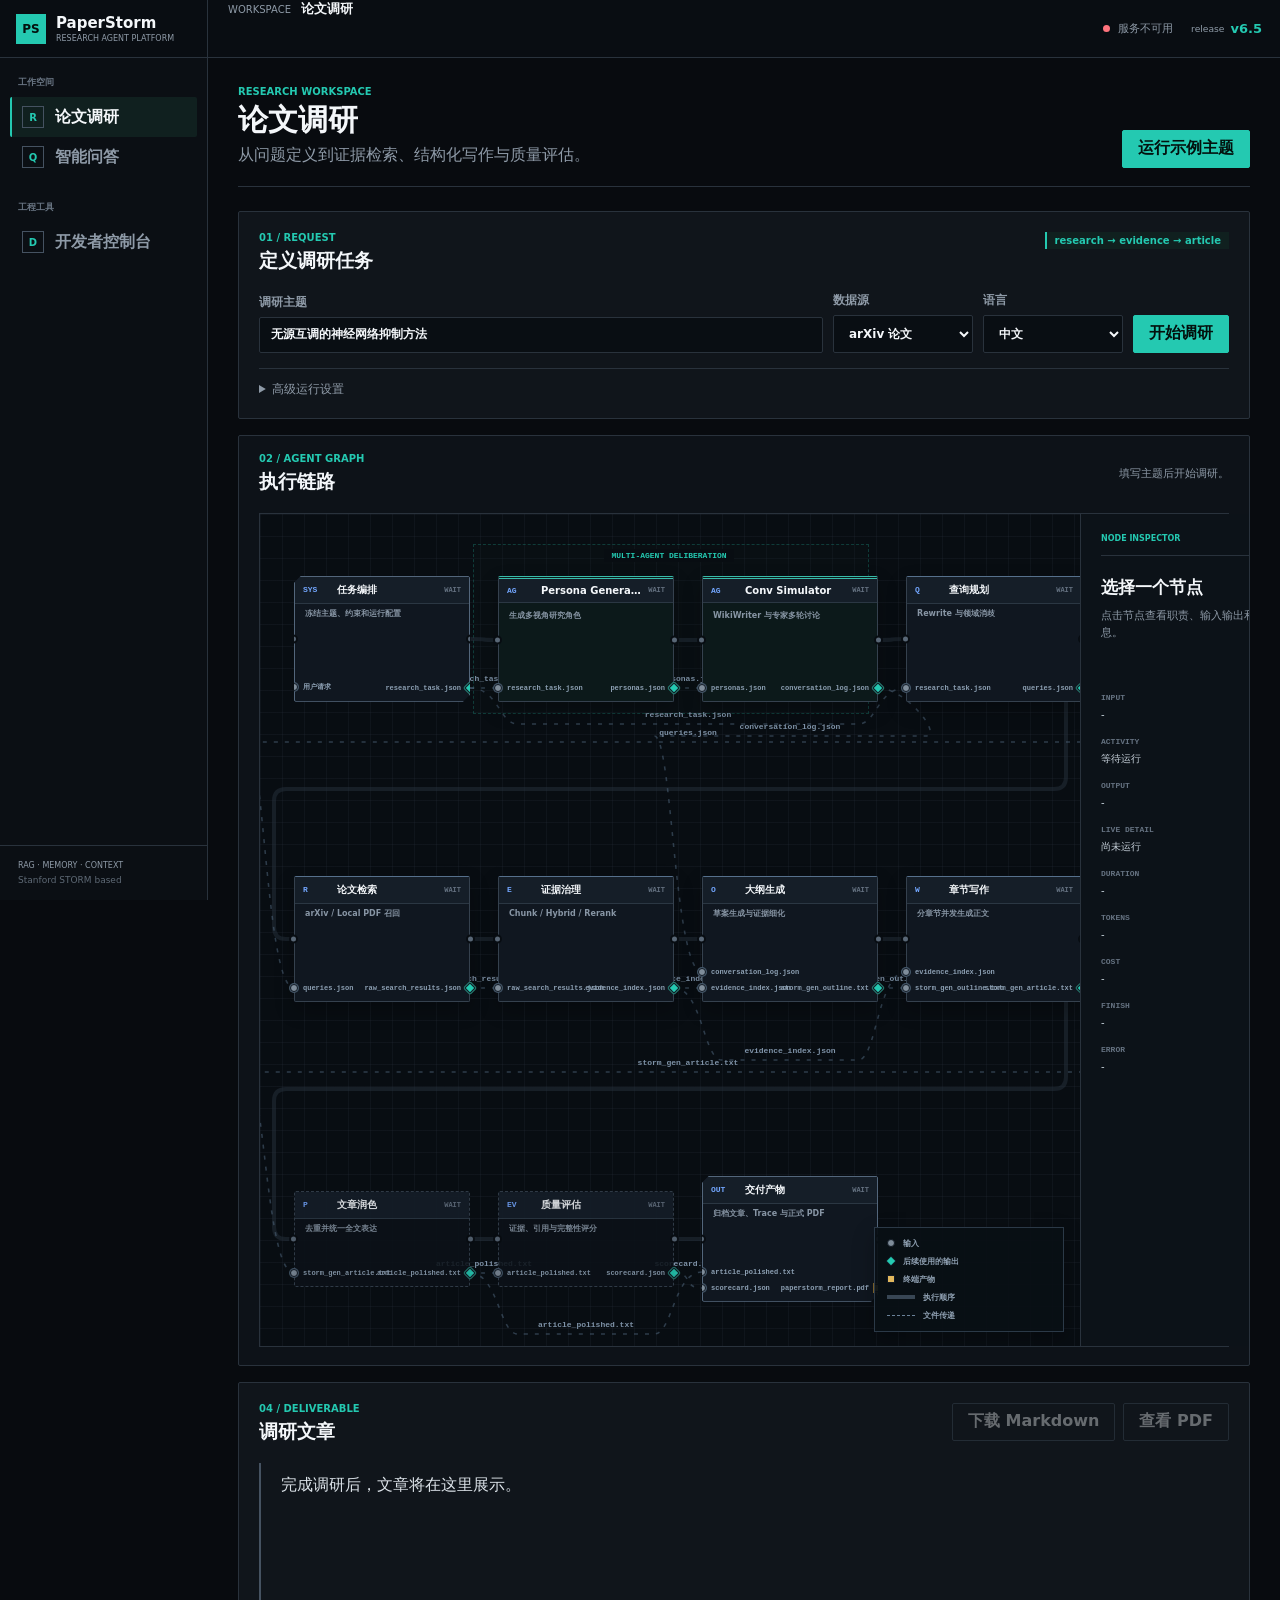
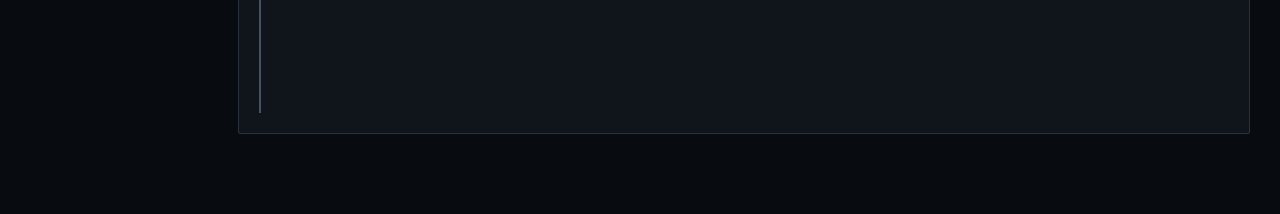
==== commit 1e22fc8d: "fix(ui): keep artifact transfers visible" ====
--- a/frontend/paperstorm_dashboard/index.html
+++ b/frontend/paperstorm_dashboard/index.html
@@ -5,7 +5,7 @@
     <meta name="viewport" content="width=device-width, initial-scale=1" />
     <title>PaperStorm Agent Workspace</title>
     <link rel="icon" href="data:image/svg+xml,%3Csvg xmlns='http://www.w3.org/2000/svg' viewBox='0 0 32 32'%3E%3Crect width='32' height='32' fill='%2300c2a8'/%3E%3Cpath d='M8 24V8h15v4H13v3h8v4h-8v5z' fill='%23060a0e'/%3E%3C/svg%3E" />
-    <link rel="stylesheet" href="styles.css?v=6.4.0" />
+    <link rel="stylesheet" href="styles.css?v=6.5.0" />
   </head>
   <body data-mode="research">
     <header class="topbar">
@@ -16,7 +16,7 @@
       <div class="topbar-context"><span>WORKSPACE</span><strong id="workspace-title">论文调研</strong></div>
       <div class="topbar-actions">
         <span class="service-pill" id="service-state"><i class="status-dot"></i><span>连接中</span></span>
-        <span class="release-pill"><small>release</small><strong>v6.4</strong></span>
+        <span class="release-pill"><small>release</small><strong>v6.5</strong></span>
       </div>
     </header>
 
@@ -189,6 +189,6 @@
     </div>
 
     <div class="toast hidden" id="toast" role="status"></div>
-    <script src="app.js?v=6.4.0"></script>
+    <script src="app.js?v=6.5.0"></script>
   </body>
 </html>
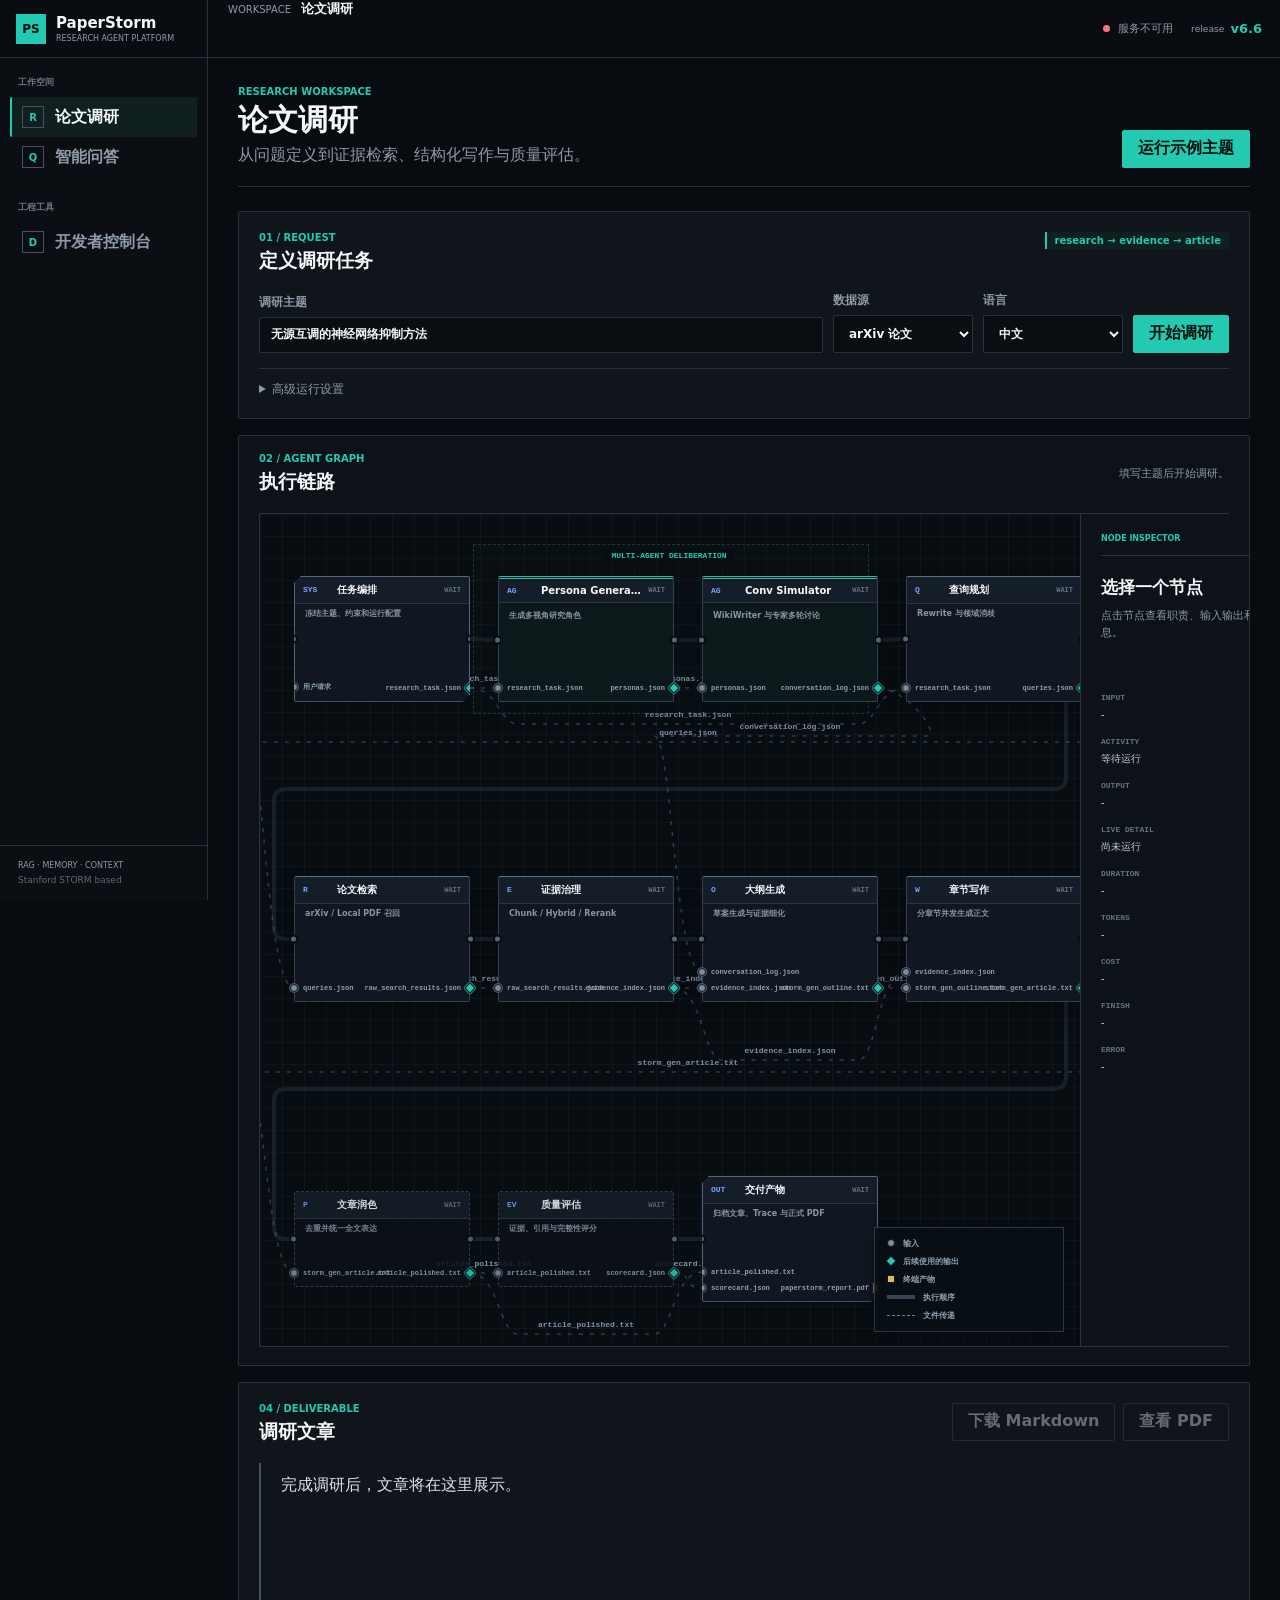
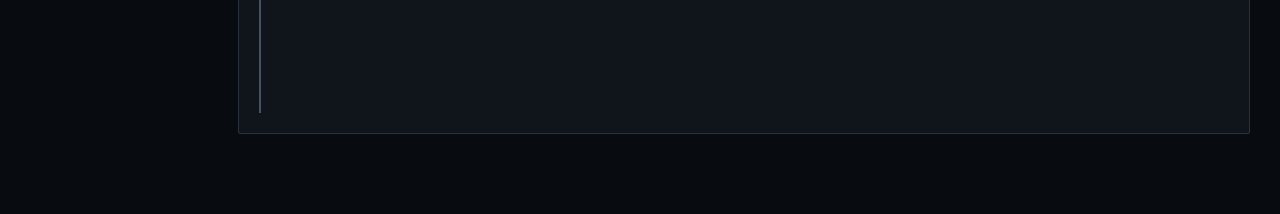
==== commit 5ad8cafa: "docs: add v6.6 product demo GIFs" ====
--- a/frontend/paperstorm_dashboard/index.html
+++ b/frontend/paperstorm_dashboard/index.html
@@ -5,7 +5,7 @@
     <meta name="viewport" content="width=device-width, initial-scale=1" />
     <title>PaperStorm Agent Workspace</title>
     <link rel="icon" href="data:image/svg+xml,%3Csvg xmlns='http://www.w3.org/2000/svg' viewBox='0 0 32 32'%3E%3Crect width='32' height='32' fill='%2300c2a8'/%3E%3Cpath d='M8 24V8h15v4H13v3h8v4h-8v5z' fill='%23060a0e'/%3E%3C/svg%3E" />
-    <link rel="stylesheet" href="styles.css?v=6.5.0" />
+    <link rel="stylesheet" href="styles.css?v=6.6.0" />
   </head>
   <body data-mode="research">
     <header class="topbar">
@@ -16,7 +16,7 @@
       <div class="topbar-context"><span>WORKSPACE</span><strong id="workspace-title">论文调研</strong></div>
       <div class="topbar-actions">
         <span class="service-pill" id="service-state"><i class="status-dot"></i><span>连接中</span></span>
-        <span class="release-pill"><small>release</small><strong>v6.5</strong></span>
+          <span class="release-pill"><small>release</small><strong>v6.6</strong></span>
       </div>
     </header>
 
@@ -189,6 +189,6 @@
     </div>
 
     <div class="toast hidden" id="toast" role="status"></div>
-    <script src="app.js?v=6.5.0"></script>
+    <script src="app.js?v=6.6.0"></script>
   </body>
 </html>
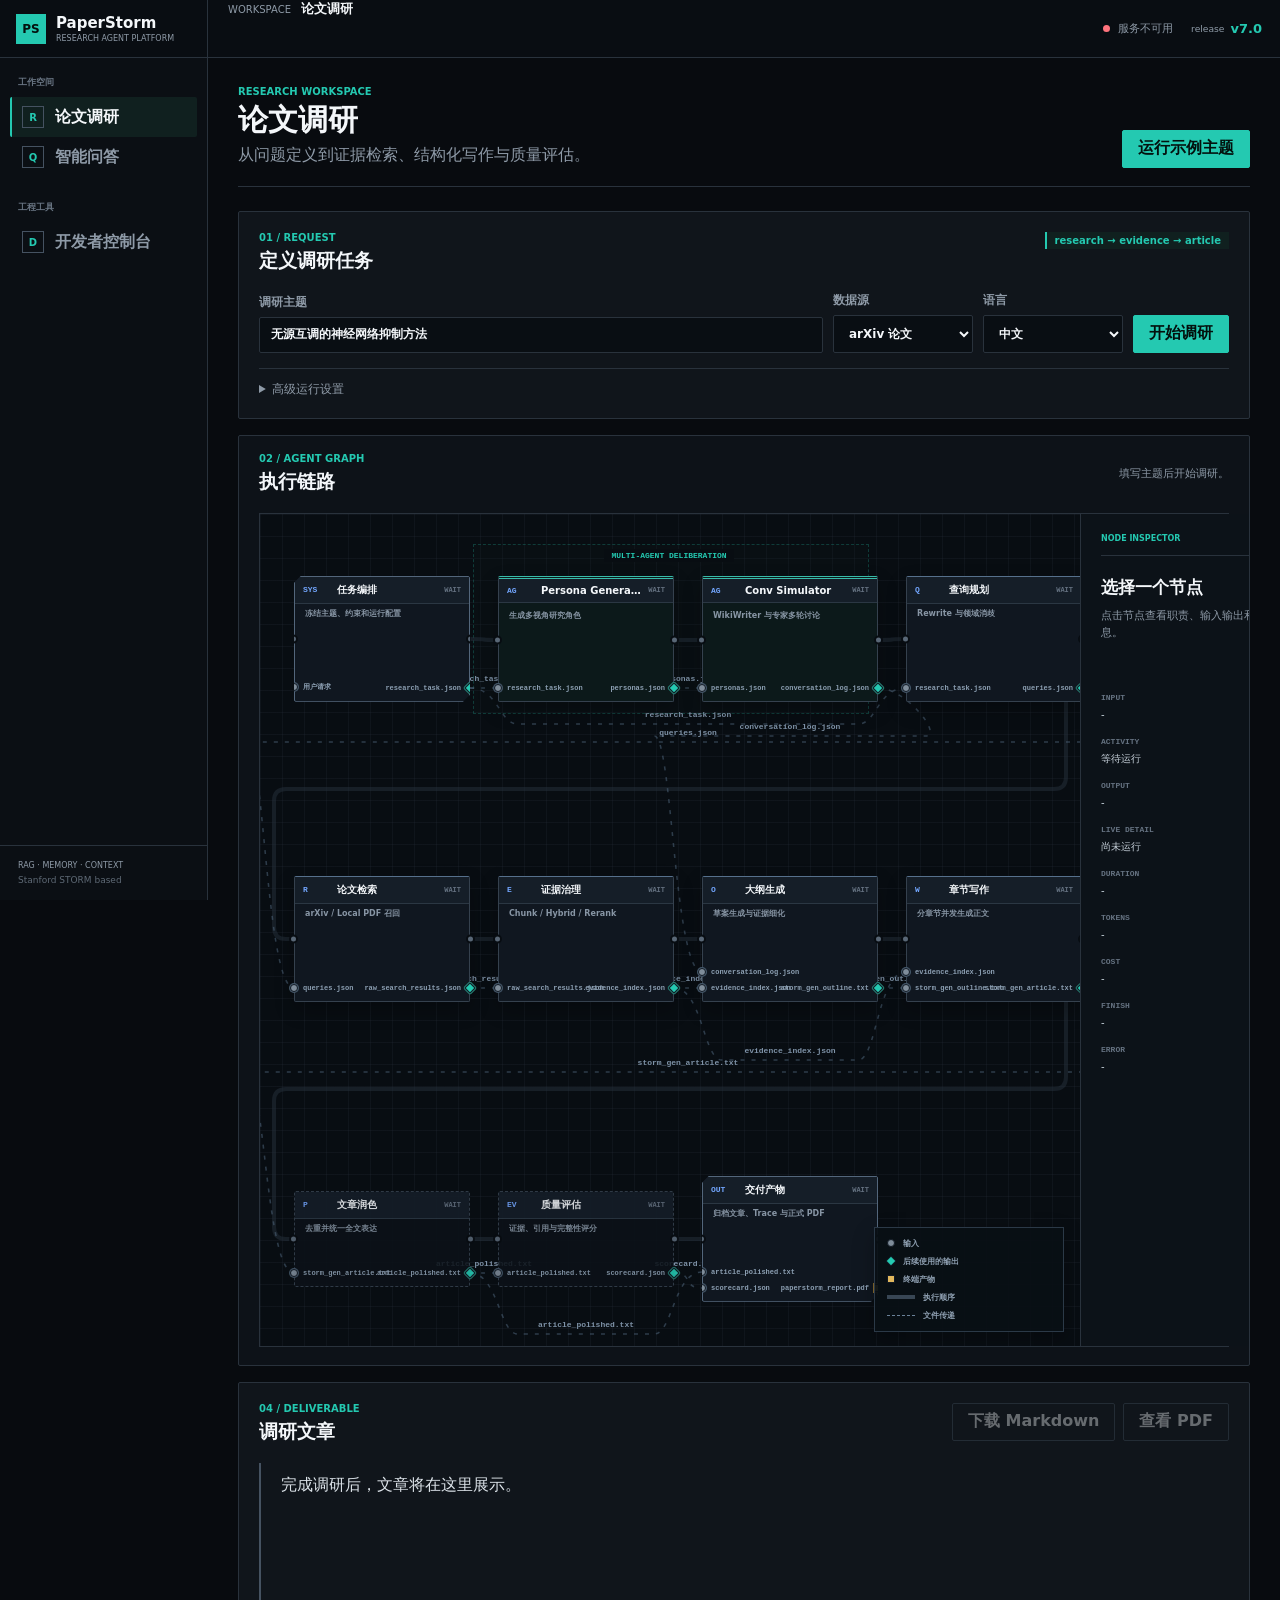
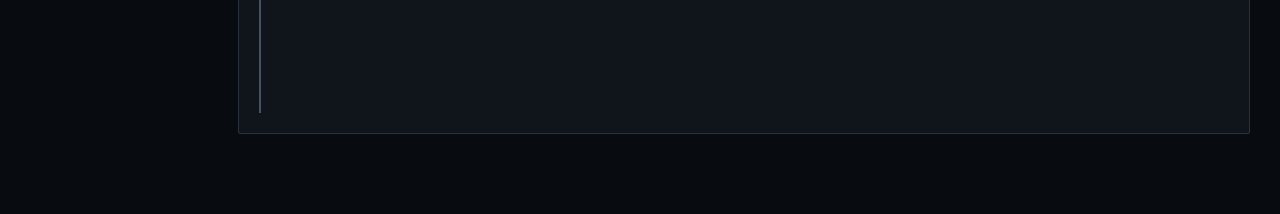
==== commit fc241637: "feat(eval): add v7 PIM domain pilot" ====
--- a/frontend/paperstorm_dashboard/index.html
+++ b/frontend/paperstorm_dashboard/index.html
@@ -5,7 +5,7 @@
     <meta name="viewport" content="width=device-width, initial-scale=1" />
     <title>PaperStorm Agent Workspace</title>
     <link rel="icon" href="data:image/svg+xml,%3Csvg xmlns='http://www.w3.org/2000/svg' viewBox='0 0 32 32'%3E%3Crect width='32' height='32' fill='%2300c2a8'/%3E%3Cpath d='M8 24V8h15v4H13v3h8v4h-8v5z' fill='%23060a0e'/%3E%3C/svg%3E" />
-    <link rel="stylesheet" href="styles.css?v=6.6.0" />
+    <link rel="stylesheet" href="styles.css?v=7.0.0" />
   </head>
   <body data-mode="research">
     <header class="topbar">
@@ -16,7 +16,7 @@
       <div class="topbar-context"><span>WORKSPACE</span><strong id="workspace-title">论文调研</strong></div>
       <div class="topbar-actions">
         <span class="service-pill" id="service-state"><i class="status-dot"></i><span>连接中</span></span>
-          <span class="release-pill"><small>release</small><strong>v6.6</strong></span>
+          <span class="release-pill"><small>release</small><strong>v7.0</strong></span>
       </div>
     </header>
 
@@ -136,14 +136,31 @@
           <section class="status-band" id="benchmark-readiness">
             <div><small>API SERVICE</small><strong id="ready-service">检查中</strong><span id="ready-service-detail">连接 API</span></div>
             <div><small>BENCHMARK ROOT</small><strong id="ready-root">未发现</strong><span id="ready-root-detail">等待服务返回</span></div>
-            <div><small>DATASETS</small><strong id="ready-datasets">0 / 6</strong><span>本机缓存自动发现</span></div>
+            <div><small>DATASETS</small><strong id="ready-datasets">检测中</strong><span>本机缓存自动发现</span></div>
             <div><small>RUNTIME</small><strong id="ready-python">未知</strong><span id="ready-model-cache">模型缓存未发现</span></div>
             <div><small>LANGFUSE</small><strong id="ready-langfuse">检查中</strong><span id="ready-langfuse-detail">本地 Trace 可用</span></div>
             <button class="icon-button" id="refresh-benchmark-catalog" type="button" title="刷新环境">↻</button>
           </section>
 
+          <section class="console-section milestone-workspace" aria-labelledby="milestone-heading">
+            <div class="section-heading"><div><span>ACCUMULATED RELEASE PATH</span><h2 id="milestone-heading">能力演进与验收范围</h2></div><b>累积里程碑</b></div>
+            <div class="milestone-progress" id="milestone-progress" aria-label="累积里程碑进度"></div>
+            <div class="milestone-detail" id="milestone-detail">
+              <div class="milestone-detail-copy"><span>SELECT A MILESTONE</span><h3>选择阶段查看验收范围</h3><p>每一阶段只叠加此前已验证能力；数据缺失时会明确标注，不会用推断结果补齐。</p></div>
+              <div class="milestone-benchmarks" id="milestone-benchmarks"></div>
+              <section class="case-comparison" aria-labelledby="case-comparison-heading">
+                <div class="case-comparison-head"><span>CASE EVIDENCE</span><h3 id="case-comparison-heading">案例对照</h3></div>
+                <div class="case-field"><small>改进前 Top K</small><strong id="case-before-top-k">未提供</strong></div>
+                <div class="case-field"><small>改进后 Top K</small><strong id="case-after-top-k">未提供</strong></div>
+                <div class="case-field"><small>失败阶段</small><strong id="case-failure-stage">未提供</strong></div>
+                <div class="case-field"><small>Trace</small><strong id="case-trace">未提供</strong></div>
+                <div class="case-field case-citation"><small>引用字段</small><strong id="case-citation">未提供</strong></div>
+              </section>
+            </div>
+          </section>
+
           <section class="console-section">
-            <div class="section-heading"><div><span>PUBLIC EVIDENCE</span><h2>Benchmark Registry</h2></div><b>v5.5 / v5.6</b></div>
+            <div class="section-heading"><div><span>PUBLIC EVIDENCE</span><h2>Benchmark Registry</h2></div><b data-legacy-contract="v5.5 / v5.6">实验目录</b></div>
             <div class="benchmark-catalog" id="benchmark-catalog"><p class="empty-state">正在加载 Benchmark Registry...</p></div>
           </section>
 
@@ -189,6 +206,6 @@
     </div>
 
     <div class="toast hidden" id="toast" role="status"></div>
-    <script src="app.js?v=6.6.0"></script>
+    <script src="app.js?v=7.0.0"></script>
   </body>
 </html>
--- a/frontend/paperstorm_dashboard/styles.css
+++ b/frontend/paperstorm_dashboard/styles.css
@@ -186,6 +186,17 @@
 .status-band small, .status-band span { display: block; color: var(--muted); font-size: 9px; }
 .status-band strong { display: block; margin: 5px 0; overflow: hidden; text-overflow: ellipsis; white-space: nowrap; font-size: 13px; }
 .status-band > button { width: 48px; height: 100%; border: 0; background: #101820; }
+.milestone-workspace { overflow: hidden; }
+.milestone-progress { display: grid; grid-template-columns: repeat(5, minmax(0, 1fr)); border: 1px solid var(--line); background: var(--line); gap: 1px; }
+.milestone-card { display: grid; min-height: 92px; grid-template-columns: 24px minmax(0, 1fr); grid-template-rows: 1fr auto; align-items: center; gap: 5px 10px; border: 0; border-radius: 0; padding: 14px; background: #0b1117; color: var(--text); text-align: left; transition: background 140ms ease, box-shadow 140ms ease; }
+.milestone-card > span { grid-row: 1 / span 2; align-self: stretch; border-right: 1px solid var(--line); color: var(--muted); font-family: "Cascadia Code", monospace; font-size: 10px; padding-top: 2px; }
+.milestone-card strong { min-width: 0; overflow: hidden; color: #dbe9f3; font-size: 12px; text-overflow: ellipsis; white-space: nowrap; }
+.milestone-card small { color: var(--muted); font-family: "Cascadia Code", monospace; font-size: 9px; }
+.milestone-card:hover, .milestone-card.selected { background: #10201f; }.milestone-card.selected { box-shadow: inset 3px 0 0 var(--teal); }.milestone-card.running small { color: var(--blue); }.milestone-card.production-governance small { color: var(--green); }
+.milestone-detail { display: grid; grid-template-columns: minmax(230px, .8fr) minmax(170px, .55fr) minmax(0, 1.65fr); gap: 18px; border: 1px solid var(--line); border-top: 0; padding: 17px; background: #090f14; }
+.milestone-detail-copy > span, .case-comparison-head > span { color: var(--teal); font-size: 9px; font-weight: 900; text-transform: uppercase; }.milestone-detail-copy h3, .case-comparison h3 { margin: 5px 0 7px; font-size: 15px; }.milestone-detail-copy p { margin: 0; color: var(--muted); font-size: 11px; line-height: 1.6; }
+.milestone-benchmarks { display: flex; flex-wrap: wrap; align-content: flex-start; gap: 6px; border-left: 1px solid var(--line); padding-left: 18px; }.milestone-benchmarks span { border: 1px solid #244257; padding: 5px 7px; color: #a9c8dd; font-size: 10px; }
+.case-comparison { display: grid; grid-template-columns: repeat(2, minmax(0, 1fr)); border-left: 1px solid var(--line); padding-left: 18px; }.case-comparison-head, .case-citation { grid-column: 1 / -1; }.case-comparison-head { padding-bottom: 8px; }.case-field { min-width: 0; border-top: 1px solid var(--line); padding: 7px 10px 7px 0; }.case-field small, .case-field strong { display: block; }.case-field small { color: var(--muted); font-size: 9px; }.case-field strong { margin-top: 3px; color: #c6d6e1; font-family: "Cascadia Code", monospace; font-size: 10px; font-weight: 500; overflow-wrap: anywhere; }
 .benchmark-catalog { display: grid; grid-template-columns: repeat(3, minmax(0, 1fr)); border: 1px solid var(--line); background: var(--line); gap: 1px; }
 .benchmark-card { position: relative; display: flex; min-width: 0; min-height: 172px; flex-direction: column; gap: 9px; border: 0; border-radius: 0; padding: 16px 16px 13px 52px; background: #0b1117; cursor: pointer; transition: background 120ms ease; }
 .benchmark-card::before { position: absolute; top: 16px; left: 16px; display: grid; width: 24px; height: 24px; place-items: center; border: 1px solid var(--line-strong); color: var(--blue); content: attr(data-kind); font-size: 9px; font-weight: 900; }
@@ -217,10 +228,12 @@
   .workspace-shell { grid-template-columns: 184px minmax(0, 1fr); }.workspace-inspector { display: none; }.topbar { grid-template-columns: 184px minmax(0, 1fr) auto; }
   .benchmark-catalog { grid-template-columns: repeat(2, minmax(0, 1fr)); }
   .pipeline-layout { grid-template-columns: minmax(620px, 1fr); overflow-x: auto; }.pipeline-inspector { border-top: 1px solid var(--line); border-left: 0; }
+  .milestone-progress { grid-template-columns: repeat(3, minmax(0, 1fr)); }.milestone-detail { grid-template-columns: 1fr 1fr; }.case-comparison { grid-column: 1 / -1; border-top: 1px solid var(--line); border-left: 0; padding-top: 14px; padding-left: 0; }
 }
 @media (max-width: 820px) {
   .topbar { grid-template-columns: 1fr auto; }.topbar-context { display: none; }.workspace-shell, body[data-mode="developer"] .workspace-shell { grid-template-columns: 1fr; }.workspace-rail { position: static; display: grid; height: auto; grid-template-columns: 1fr 1fr; border-right: 0; border-bottom: 1px solid var(--line); }.rail-section { display: flex; gap: 4px; padding: 8px; }.rail-label, .rail-spacer, .rail-foot { display: none; }.rail-item { justify-content: center; }.workspace-main, body[data-mode="developer"] .workspace-main { grid-column: 1; padding: 20px 14px 48px; }.chat-view, .run-layout { grid-template-columns: 1fr; }.chat-sessions { max-height: 220px; border-right: 0; border-bottom: 1px solid var(--line); }.run-observer { border-left: 0; border-top: 1px solid var(--line); padding: 18px 0 0; }.status-band { grid-template-columns: repeat(2, minmax(0, 1fr)); }.status-band > button { width: 100%; }.diagnostic-grid { grid-template-columns: 1fr; }
   .pipeline-layout { display: block; }.pipeline-canvas { min-width: 720px; }.pipeline-inspector { min-width: 0; }
+  .milestone-progress, .milestone-detail { grid-template-columns: 1fr; }.milestone-benchmarks { border-top: 1px solid var(--line); border-left: 0; padding-top: 14px; padding-left: 0; }
 }
 @media (max-width: 560px) {
   .topbar-actions { gap: 8px; padding: 0 10px; }.service-pill span { display: none; }.page-heading, .developer-header, .developer-actions, .section-heading { align-items: stretch; flex-direction: column; }.developer-actions label { min-width: 0; }.form-row { align-items: stretch; flex-direction: column; }.form-row > label { min-width: 0; }.research-progress, .benchmark-catalog, .status-band, .evidence-grid { grid-template-columns: 1fr; }.research-progress > div { min-height: 46px; border-right: 0; border-bottom: 1px solid var(--line); }.chat-composer { grid-template-columns: 1fr; }.message { width: 94%; }.activity-line { max-width: none; text-align: left; }
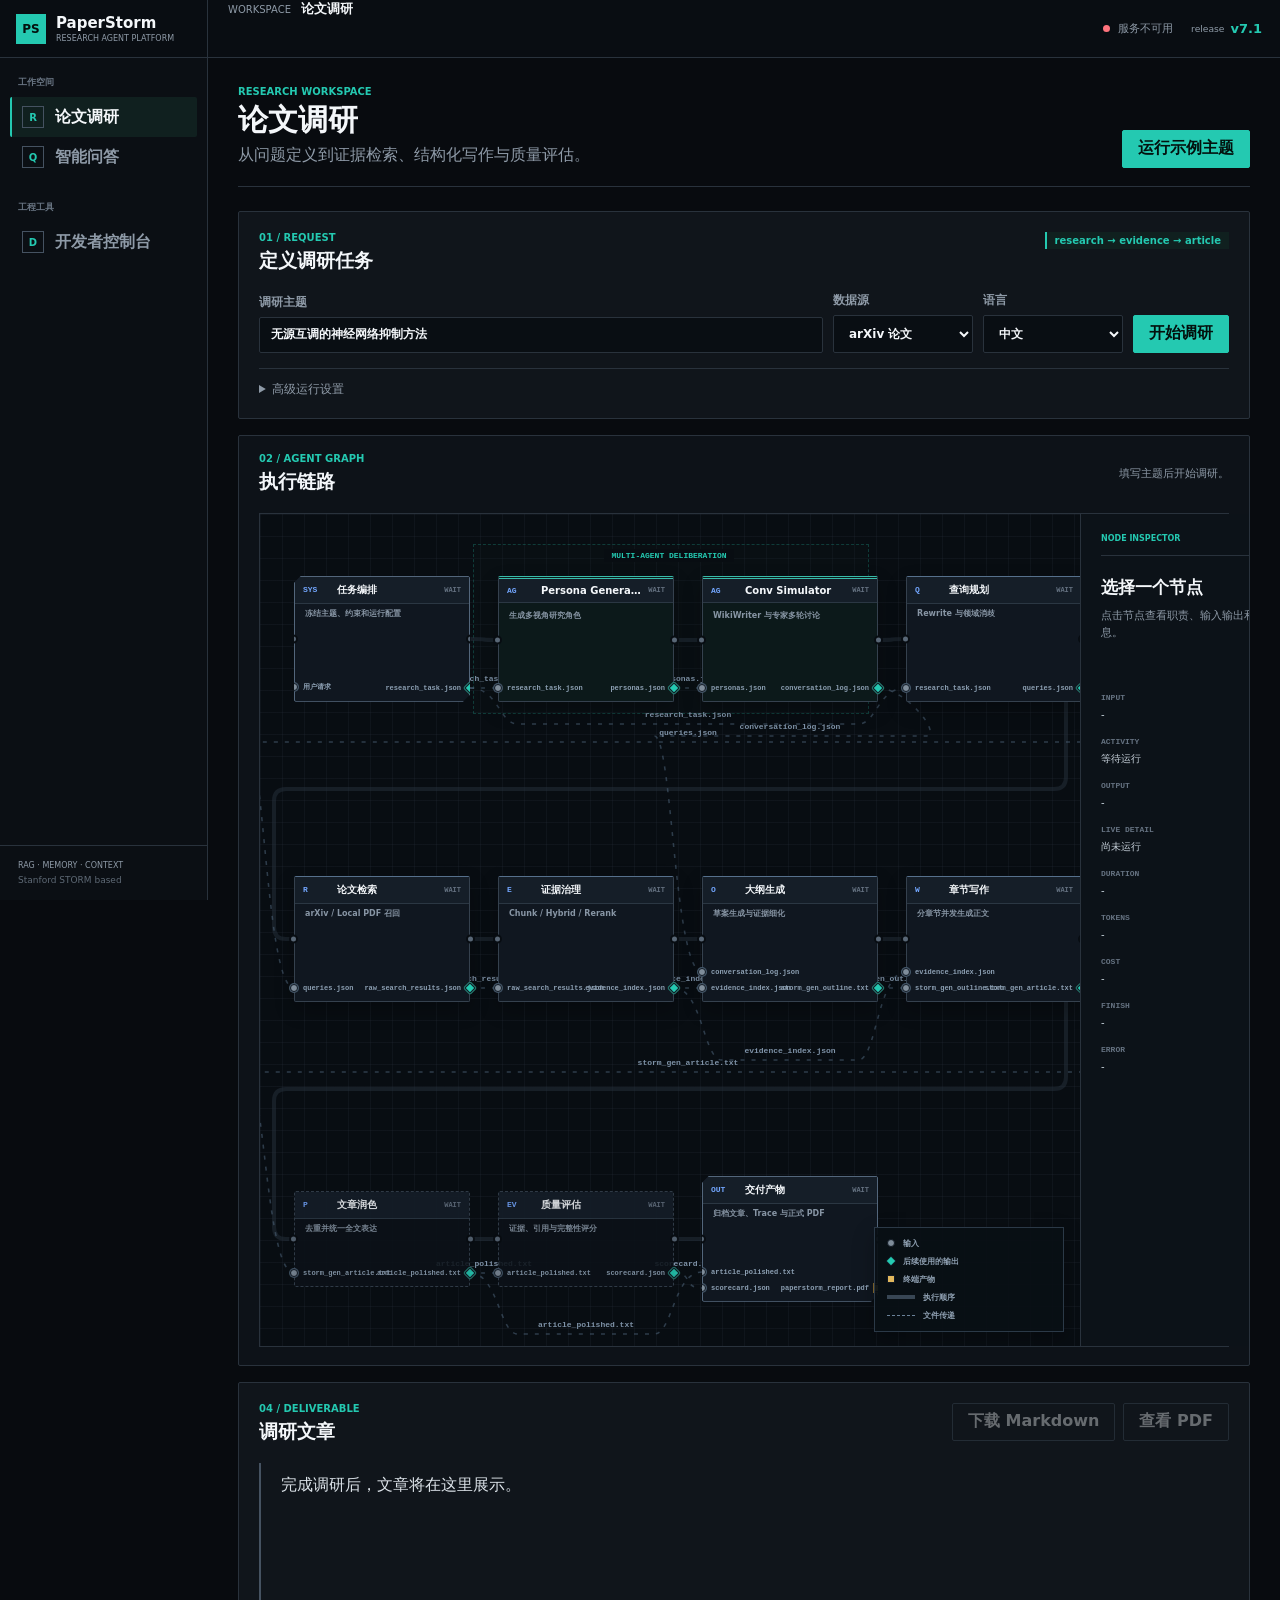
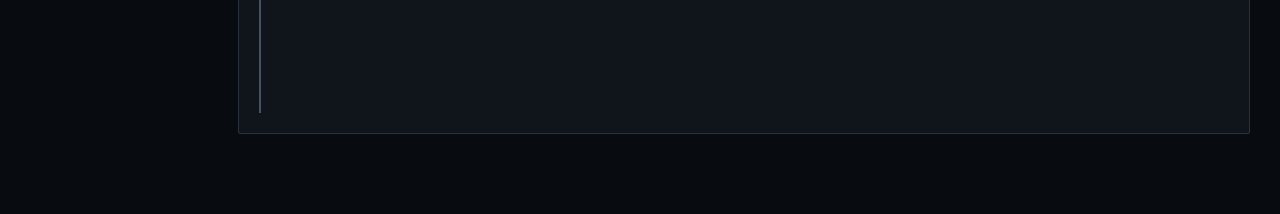
==== commit f5d9f207: "docs(release): publish v7.1 project kit" ====
--- a/frontend/paperstorm_dashboard/index.html
+++ b/frontend/paperstorm_dashboard/index.html
@@ -5,7 +5,7 @@
     <meta name="viewport" content="width=device-width, initial-scale=1" />
     <title>PaperStorm Agent Workspace</title>
     <link rel="icon" href="data:image/svg+xml,%3Csvg xmlns='http://www.w3.org/2000/svg' viewBox='0 0 32 32'%3E%3Crect width='32' height='32' fill='%2300c2a8'/%3E%3Cpath d='M8 24V8h15v4H13v3h8v4h-8v5z' fill='%23060a0e'/%3E%3C/svg%3E" />
-    <link rel="stylesheet" href="styles.css?v=7.0.0" />
+    <link rel="stylesheet" href="styles.css?v=7.1.0" />
   </head>
   <body data-mode="research">
     <header class="topbar">
@@ -16,7 +16,7 @@
       <div class="topbar-context"><span>WORKSPACE</span><strong id="workspace-title">论文调研</strong></div>
       <div class="topbar-actions">
         <span class="service-pill" id="service-state"><i class="status-dot"></i><span>连接中</span></span>
-          <span class="release-pill"><small>release</small><strong>v7.0</strong></span>
+          <span class="release-pill"><small>release</small><strong>v7.1</strong></span>
       </div>
     </header>
 
@@ -206,6 +206,6 @@
     </div>
 
     <div class="toast hidden" id="toast" role="status"></div>
-    <script src="app.js?v=7.0.0"></script>
+    <script src="app.js?v=7.1.0"></script>
   </body>
 </html>
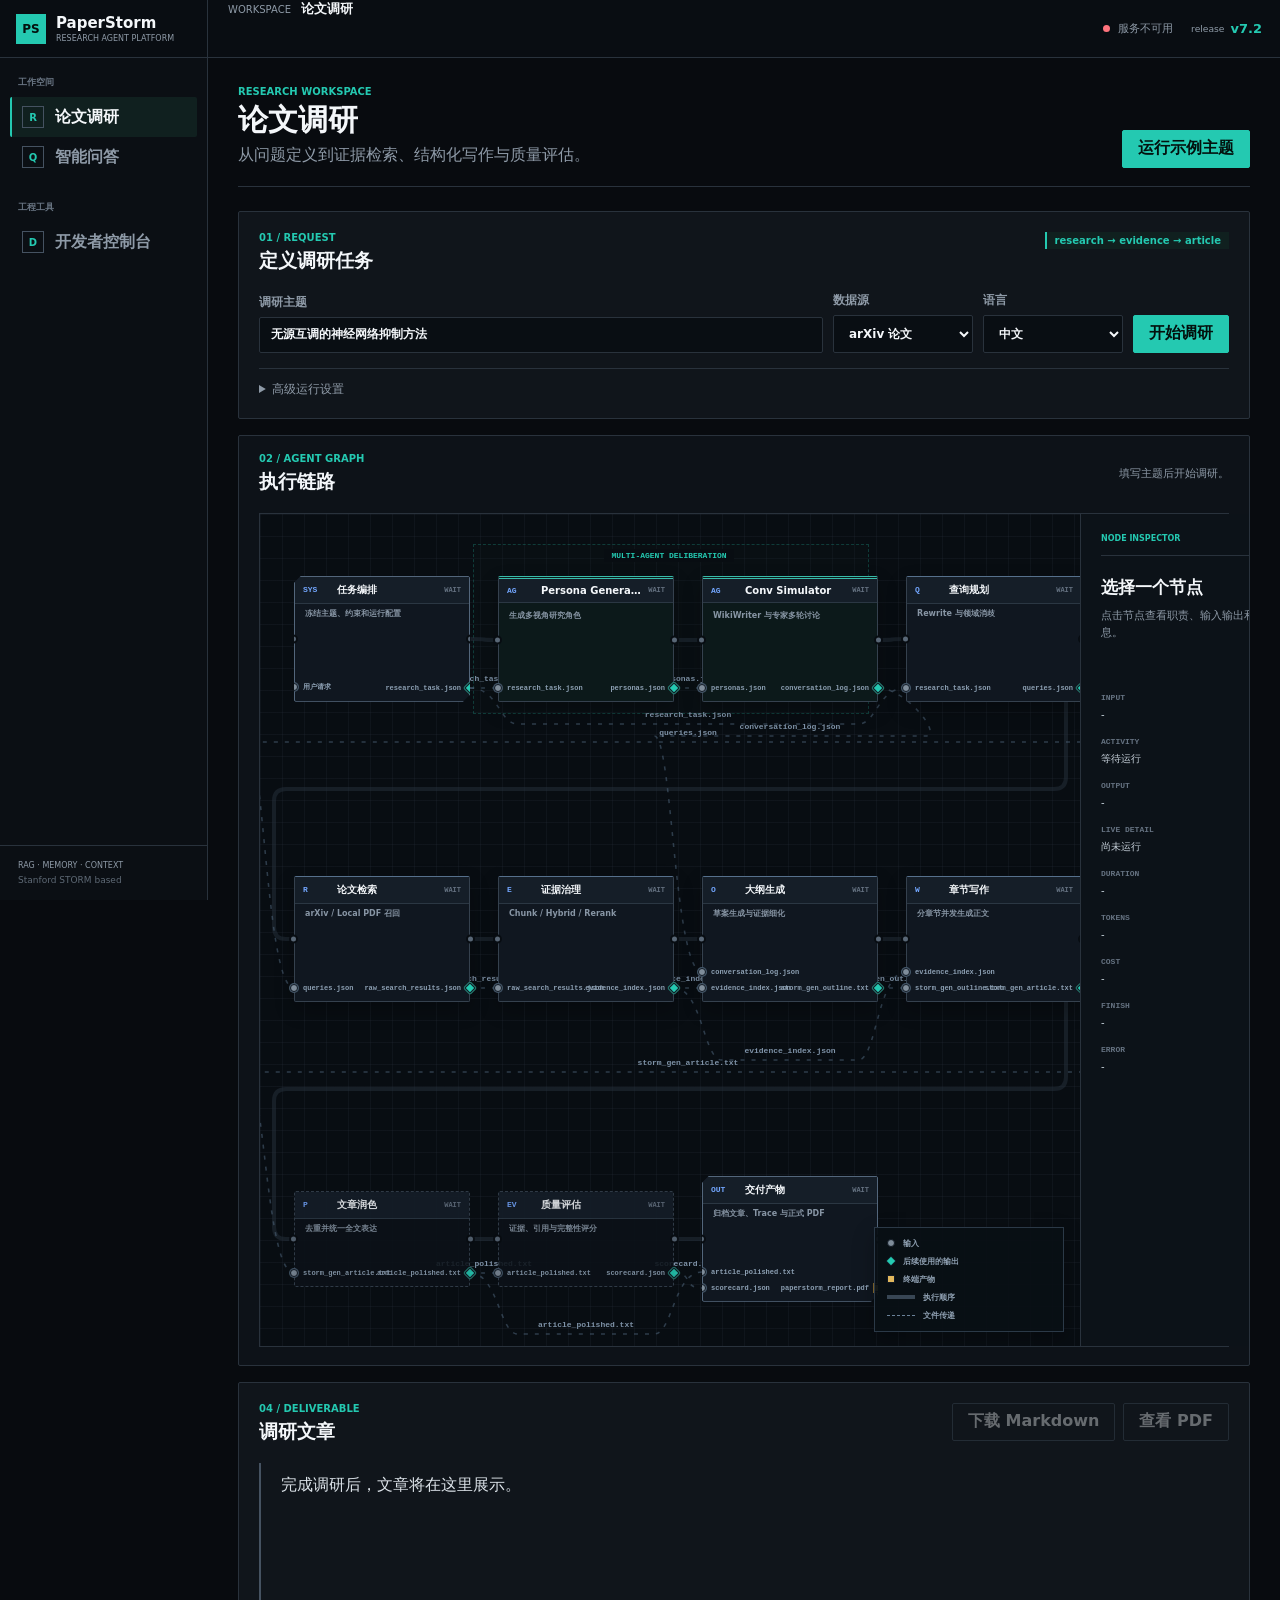
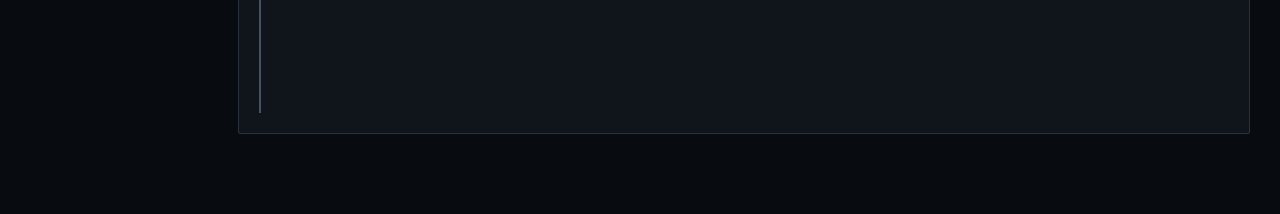
==== commit cab37da2: "chore(release): publish v7.2" ====
--- a/frontend/paperstorm_dashboard/index.html
+++ b/frontend/paperstorm_dashboard/index.html
@@ -5,7 +5,7 @@
     <meta name="viewport" content="width=device-width, initial-scale=1" />
     <title>PaperStorm Agent Workspace</title>
     <link rel="icon" href="data:image/svg+xml,%3Csvg xmlns='http://www.w3.org/2000/svg' viewBox='0 0 32 32'%3E%3Crect width='32' height='32' fill='%2300c2a8'/%3E%3Cpath d='M8 24V8h15v4H13v3h8v4h-8v5z' fill='%23060a0e'/%3E%3C/svg%3E" />
-    <link rel="stylesheet" href="styles.css?v=7.1.0" />
+    <link rel="stylesheet" href="styles.css?v=7.2.0" />
   </head>
   <body data-mode="research">
     <header class="topbar">
@@ -16,7 +16,7 @@
       <div class="topbar-context"><span>WORKSPACE</span><strong id="workspace-title">论文调研</strong></div>
       <div class="topbar-actions">
         <span class="service-pill" id="service-state"><i class="status-dot"></i><span>连接中</span></span>
-          <span class="release-pill"><small>release</small><strong>v7.1</strong></span>
+          <span class="release-pill"><small>release</small><strong>v7.2</strong></span>
       </div>
     </header>
 
@@ -206,6 +206,6 @@
     </div>
 
     <div class="toast hidden" id="toast" role="status"></div>
-    <script src="app.js?v=7.1.0"></script>
+    <script src="app.js?v=7.2.0"></script>
   </body>
 </html>
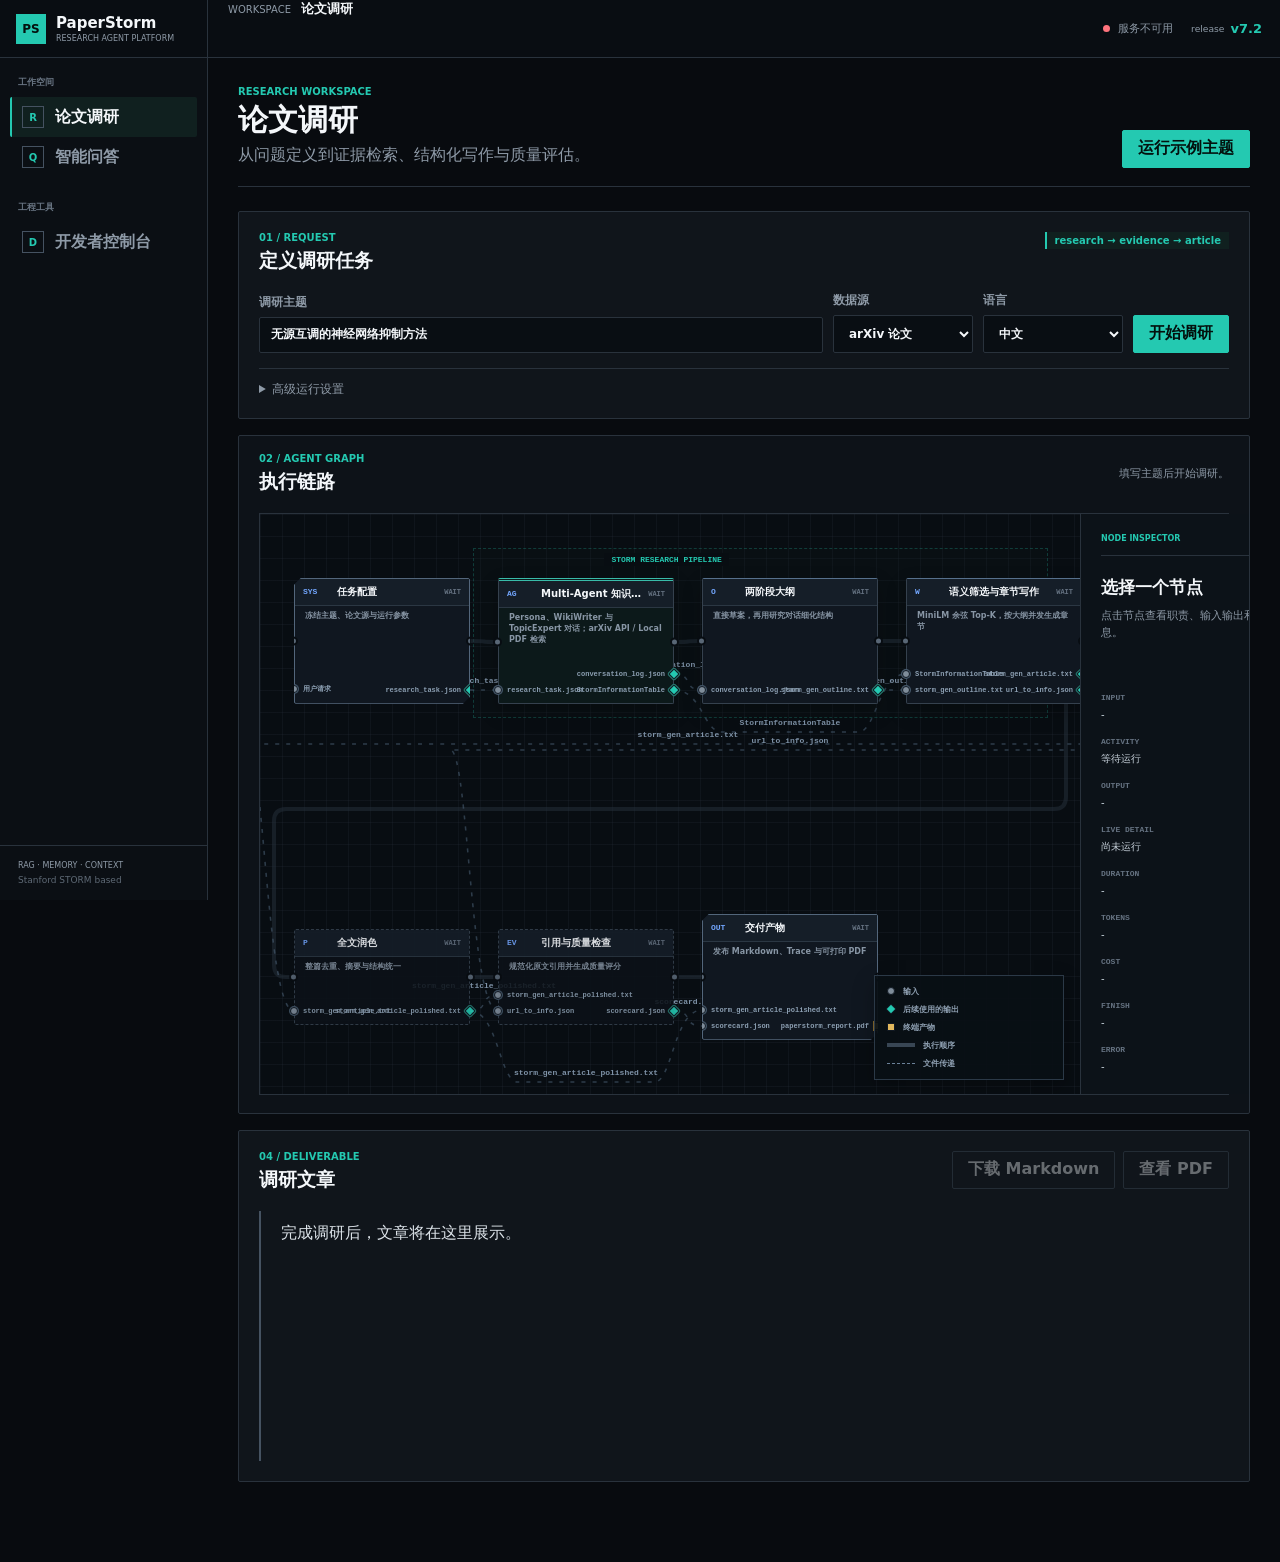
==== commit 58fcb774: "fix(ui): align research flow with STORM pipeline" ====
--- a/frontend/paperstorm_dashboard/index.html
+++ b/frontend/paperstorm_dashboard/index.html
@@ -66,18 +66,14 @@
               <div class="pipeline-canvas" id="pipeline-canvas">
                 <svg class="pipeline-wires execution-layer" id="pipeline-execution-wires" aria-hidden="true"></svg>
                 <svg class="pipeline-wires artifact-layer" id="pipeline-artifact-wires" aria-hidden="true"></svg>
-                <div class="agent-cluster-label">MULTI-AGENT DELIBERATION</div>
-                <button class="pipeline-node system-node" data-node="request" style="--col:1;--row:1" type="button"><span class="flow-port flow-in"></span><span class="flow-port flow-out"></span><span class="node-head"><i>SYS</i><b>任务编排</b><em>WAIT</em></span><small class="node-description">冻结主题、约束和运行配置</small><span class="node-port input-port" data-port="user_request"><i></i>用户请求</span><span class="node-port output-port relay-output" data-port="research_task"><i></i>research_task.json</span></button>
-                <button class="pipeline-node agent-node" data-node="persona" style="--col:2;--row:1" type="button"><span class="flow-port flow-in"></span><span class="flow-port flow-out"></span><span class="node-head"><i>AG</i><b>Persona Generator</b><em>WAIT</em></span><small class="node-description">生成多视角研究角色</small><span class="node-port input-port" data-port="research_task"><i></i>research_task.json</span><span class="node-port output-port relay-output" data-port="personas"><i></i>personas.json</span></button>
-                <button class="pipeline-node agent-node" data-node="dialogue" style="--col:3;--row:1" type="button"><span class="flow-port flow-in"></span><span class="flow-port flow-out"></span><span class="node-head"><i>AG</i><b>Conv Simulator</b><em>WAIT</em></span><small class="node-description">WikiWriter 与专家多轮讨论</small><span class="node-port input-port" data-port="personas"><i></i>personas.json</span><span class="node-port output-port relay-output" data-port="conversation"><i></i>conversation_log.json</span></button>
-                <button class="pipeline-node process-node" data-node="query" style="--col:4;--row:1" type="button"><span class="flow-port flow-in"></span><span class="flow-port flow-out"></span><span class="node-head"><i>Q</i><b>查询规划</b><em>WAIT</em></span><small class="node-description">Rewrite 与领域消歧</small><span class="node-port input-port" data-port="research_task"><i></i>research_task.json</span><span class="node-port output-port relay-output" data-port="queries"><i></i>queries.json</span></button>
-                <button class="pipeline-node process-node" data-node="retrieval" style="--col:1;--row:3" type="button"><span class="flow-port flow-in"></span><span class="flow-port flow-out"></span><span class="node-head"><i>R</i><b>论文检索</b><em>WAIT</em></span><small class="node-description">arXiv / Local PDF 召回</small><span class="node-port input-port" data-port="queries"><i></i>queries.json</span><span class="node-port output-port relay-output" data-port="raw_results"><i></i>raw_search_results.json</span></button>
-                <button class="pipeline-node process-node" data-node="evidence" style="--col:2;--row:3" type="button"><span class="flow-port flow-in"></span><span class="flow-port flow-out"></span><span class="node-head"><i>E</i><b>证据治理</b><em>WAIT</em></span><small class="node-description">Chunk / Hybrid / Rerank</small><span class="node-port input-port" data-port="raw_results"><i></i>raw_search_results.json</span><span class="node-port output-port relay-output" data-port="evidence"><i></i>evidence_index.json</span></button>
-                <button class="pipeline-node process-node" data-node="outline" style="--col:3;--row:3" type="button"><span class="flow-port flow-in"></span><span class="flow-port flow-out"></span><span class="node-head"><i>O</i><b>大纲生成</b><em>WAIT</em></span><small class="node-description">草案生成与证据细化</small><span class="node-port input-port port-row-2" data-port="conversation"><i></i>conversation_log.json</span><span class="node-port input-port port-row-1" data-port="evidence"><i></i>evidence_index.json</span><span class="node-port output-port relay-output" data-port="outline"><i></i>storm_gen_outline.txt</span></button>
-                <button class="pipeline-node process-node" data-node="writer" style="--col:4;--row:3" type="button"><span class="flow-port flow-in"></span><span class="flow-port flow-out"></span><span class="node-head"><i>W</i><b>章节写作</b><em>WAIT</em></span><small class="node-description">分章节并发生成正文</small><span class="node-port input-port port-row-2" data-port="evidence"><i></i>evidence_index.json</span><span class="node-port input-port port-row-1" data-port="outline"><i></i>storm_gen_outline.txt</span><span class="node-port output-port relay-output" data-port="draft"><i></i>storm_gen_article.txt</span></button>
-                <button class="pipeline-node aux-node" data-node="polish" style="--col:1;--row:5" type="button"><span class="flow-port flow-in"></span><span class="flow-port flow-out"></span><span class="node-head"><i>P</i><b>文章润色</b><em>WAIT</em></span><small class="node-description">去重并统一全文表达</small><span class="node-port input-port" data-port="draft"><i></i>storm_gen_article.txt</span><span class="node-port output-port relay-output" data-port="article"><i></i>article_polished.txt</span></button>
-                <button class="pipeline-node aux-node" data-node="evaluate" style="--col:2;--row:5" type="button"><span class="flow-port flow-in"></span><span class="flow-port flow-out"></span><span class="node-head"><i>EV</i><b>质量评估</b><em>WAIT</em></span><small class="node-description">证据、引用与完整性评分</small><span class="node-port input-port" data-port="article"><i></i>article_polished.txt</span><span class="node-port output-port relay-output" data-port="scorecard"><i></i>scorecard.json</span></button>
-                <button class="pipeline-node system-node" data-node="deliver" style="--col:3;--row:5" type="button"><span class="flow-port flow-in"></span><span class="flow-port flow-out"></span><span class="node-head"><i>OUT</i><b>交付产物</b><em>WAIT</em></span><small class="node-description">归档文章、Trace 与正式 PDF</small><span class="node-port input-port port-row-2" data-port="article"><i></i>article_polished.txt</span><span class="node-port input-port port-row-1" data-port="scorecard"><i></i>scorecard.json</span><span class="node-port output-port terminal-output" data-port="report"><i></i>paperstorm_report.pdf</span></button>
+                <div class="agent-cluster-label">STORM RESEARCH PIPELINE</div>
+                <button class="pipeline-node system-node" data-node="request" style="--col:1;--row:1" type="button"><span class="flow-port flow-in"></span><span class="flow-port flow-out"></span><span class="node-head"><i>SYS</i><b>任务配置</b><em>WAIT</em></span><small class="node-description">冻结主题、论文源与运行参数</small><span class="node-port input-port" data-port="user_request"><i></i>用户请求</span><span class="node-port output-port relay-output" data-port="research_task"><i></i>research_task.json</span></button>
+                <button class="pipeline-node agent-node" data-node="research" style="--col:2;--row:1" type="button"><span class="flow-port flow-in"></span><span class="flow-port flow-out"></span><span class="node-head"><i>AG</i><b>Multi-Agent 知识策展</b><em>WAIT</em></span><small class="node-description">Persona、WikiWriter 与 TopicExpert 对话；arXiv API / Local PDF 检索</small><span class="node-port input-port" data-port="research_task"><i></i>research_task.json</span><span class="node-port output-port relay-output port-row-2" data-port="conversation"><i></i>conversation_log.json</span><span class="node-port output-port relay-output" data-port="information"><i></i>StormInformationTable</span></button>
+                <button class="pipeline-node process-node" data-node="outline" style="--col:3;--row:1" type="button"><span class="flow-port flow-in"></span><span class="flow-port flow-out"></span><span class="node-head"><i>O</i><b>两阶段大纲</b><em>WAIT</em></span><small class="node-description">直接草案，再用研究对话细化结构</small><span class="node-port input-port" data-port="conversation"><i></i>conversation_log.json</span><span class="node-port output-port relay-output" data-port="outline"><i></i>storm_gen_outline.txt</span></button>
+                <button class="pipeline-node process-node" data-node="writer" style="--col:4;--row:1" type="button"><span class="flow-port flow-in"></span><span class="flow-port flow-out"></span><span class="node-head"><i>W</i><b>语义筛选与章节写作</b><em>WAIT</em></span><small class="node-description">MiniLM 余弦 Top-K，按大纲并发生成章节</small><span class="node-port input-port port-row-2" data-port="information"><i></i>StormInformationTable</span><span class="node-port input-port" data-port="outline"><i></i>storm_gen_outline.txt</span><span class="node-port output-port relay-output port-row-2" data-port="draft"><i></i>storm_gen_article.txt</span><span class="node-port output-port relay-output" data-port="references"><i></i>url_to_info.json</span></button>
+                <button class="pipeline-node aux-node" data-node="polish" style="--col:1;--row:3" type="button"><span class="flow-port flow-in"></span><span class="flow-port flow-out"></span><span class="node-head"><i>P</i><b>全文润色</b><em>WAIT</em></span><small class="node-description">整篇去重、摘要与结构统一</small><span class="node-port input-port" data-port="draft"><i></i>storm_gen_article.txt</span><span class="node-port output-port relay-output" data-port="article"><i></i>storm_gen_article_polished.txt</span></button>
+                <button class="pipeline-node aux-node" data-node="evaluate" style="--col:2;--row:3" type="button"><span class="flow-port flow-in"></span><span class="flow-port flow-out"></span><span class="node-head"><i>EV</i><b>引用与质量检查</b><em>WAIT</em></span><small class="node-description">规范化原文引用并生成质量评分</small><span class="node-port input-port port-row-2" data-port="article"><i></i>storm_gen_article_polished.txt</span><span class="node-port input-port" data-port="references"><i></i>url_to_info.json</span><span class="node-port output-port relay-output" data-port="scorecard"><i></i>scorecard.json</span></button>
+                <button class="pipeline-node system-node" data-node="deliver" style="--col:3;--row:3" type="button"><span class="flow-port flow-in"></span><span class="flow-port flow-out"></span><span class="node-head"><i>OUT</i><b>交付产物</b><em>WAIT</em></span><small class="node-description">发布 Markdown、Trace 与可打印 PDF</small><span class="node-port input-port port-row-2" data-port="article"><i></i>storm_gen_article_polished.txt</span><span class="node-port input-port" data-port="scorecard"><i></i>scorecard.json</span><span class="node-port output-port terminal-output" data-port="report"><i></i>paperstorm_report.pdf</span></button>
                 <div class="pipeline-legend" id="pipeline-legend"><span><i class="legend-input"></i>输入</span><span><i class="legend-relay"></i>后续使用的输出</span><span><i class="legend-terminal"></i>终端产物</span><span><b class="legend-execution"></b>执行顺序</span><span><b class="legend-artifact"></b>文件传递</span></div>
               </div>
               <aside class="pipeline-inspector" id="pipeline-inspector">
--- a/frontend/paperstorm_dashboard/styles.css
+++ b/frontend/paperstorm_dashboard/styles.css
@@ -107,10 +107,10 @@
 .advanced-row { margin-top: 13px; }.advanced-row label { flex: 1; }
 .activity-line { max-width: 55%; margin: 0; font-size: 11px; text-align: right; }
 .pipeline-workbench { padding-bottom: 18px; overflow: hidden; }
-.pipeline-layout { display: grid; grid-template-columns: minmax(820px, 1fr) 270px; min-height: 780px; border: 1px solid var(--line); background: #080d12; }
-.pipeline-canvas { position: relative; display: grid; min-width: 820px; grid-template-columns: repeat(4, minmax(176px, 1fr)); grid-template-rows: repeat(5, 126px); gap: 24px 28px; align-content: center; padding: 62px 34px 44px; overflow: hidden; background-color: #080d12; background-image: linear-gradient(rgba(68,82,97,.12) 1px, transparent 1px), linear-gradient(90deg, rgba(68,82,97,.12) 1px, transparent 1px); background-size: 22px 22px; }
-.pipeline-canvas::before { position: absolute; top: 30px; left: calc(25% + 8px); width: calc(50% - 16px); height: 168px; border: 1px dashed rgba(36,201,177,.24); background: rgba(13,29,29,.16); content: ""; pointer-events: none; }
-.agent-cluster-label { position: absolute; top: 35px; left: 42%; z-index: 4; padding: 2px 7px; background: #080d12; color: var(--teal); font: 800 8px "Cascadia Code", monospace; }
+.pipeline-layout { display: grid; grid-template-columns: minmax(820px, 1fr) 270px; min-height: 560px; border: 1px solid var(--line); background: #080d12; }
+.pipeline-canvas { position: relative; display: grid; min-width: 820px; grid-template-columns: repeat(4, minmax(176px, 1fr)); grid-template-rows: repeat(3, 126px); gap: 42px 28px; align-content: center; padding: 64px 34px 54px; overflow: hidden; background-color: #080d12; background-image: linear-gradient(rgba(68,82,97,.12) 1px, transparent 1px), linear-gradient(90deg, rgba(68,82,97,.12) 1px, transparent 1px); background-size: 22px 22px; }
+.pipeline-canvas::before { position: absolute; top: 34px; left: calc(25% + 8px); width: calc(75% - 42px); height: 168px; border: 1px dashed rgba(36,201,177,.24); background: rgba(13,29,29,.16); content: ""; pointer-events: none; }
+.agent-cluster-label { position: absolute; top: 39px; left: 42%; z-index: 4; padding: 2px 7px; background: #080d12; color: var(--teal); font: 800 8px "Cascadia Code", monospace; }
 .pipeline-wires { position: absolute; inset: 0; width: 100%; height: 100%; overflow: visible; pointer-events: none; }.execution-layer { z-index: 1; }.artifact-layer { z-index: 2; }
 .pipeline-wires path { fill: none; vector-effect: non-scaling-stroke; transition: stroke .25s ease, opacity .25s ease, filter .25s ease; }
 .execution-wire { stroke: #26313d; stroke-width: 4; opacity: .5; }.execution-wire.complete { stroke: #31594e; opacity: .75; }.execution-wire.active { stroke: var(--teal); stroke-width: 4; stroke-dasharray: 12 10; opacity: 1; filter: drop-shadow(0 0 6px rgba(36,201,177,.85)); animation: execution-flow .68s linear infinite; }.execution-wire.failed { stroke: var(--red); opacity: 1; filter: drop-shadow(0 0 5px rgba(255,115,125,.75)); }
@@ -120,7 +120,7 @@
 .pipeline-node.system-node { clip-path: polygon(7px 0, 100% 0, 100% calc(100% - 7px), calc(100% - 7px) 100%, 0 100%, 0 7px); border-color: #53667b; }.pipeline-node.agent-node { border-top: 3px double #38bba9; background: #0c191a; }.pipeline-node.process-node { border-top-color: #56708c; }.pipeline-node.aux-node { min-height: 96px; align-self: center; border-style: dashed; background: #0c1218; box-shadow: none; opacity: .88; }
 .node-head { display: grid; grid-template-columns: 27px minmax(0,1fr) auto; align-items: center; gap: 7px; margin: 0 -10px 7px; border-bottom: 1px solid #2b3743; padding: 6px 8px; background: #151e28; }.node-head > i { color: var(--blue); font: 800 8px "Cascadia Code", monospace; font-style: normal; }.node-head b { min-width: 0; overflow: hidden; font-size: 10px; text-overflow: ellipsis; white-space: nowrap; }.node-head em { color: #647180; font: 800 7px "Cascadia Code", monospace; font-style: normal; }
 .node-description { display: block; min-height: 26px; color: #8795a4; font-size: 8px; line-height: 1.4; }
-.node-port { position: absolute; display: flex; max-width: 74%; align-items: center; gap: 5px; color: #8da0b3; font: 700 7px "Cascadia Code", monospace; white-space: nowrap; }.node-port i { width: 8px; height: 8px; flex: 0 0 auto; border: 1px solid #111923; border-radius: 50%; background: #7f8d9a; box-shadow: 0 0 0 1px #45586a; }.input-port { bottom: 9px; left: -5px; }.input-port.port-row-2 { bottom: 25px; }.output-port { right: -5px; bottom: 9px; flex-direction: row-reverse; text-align: right; }.relay-output i { border-radius: 1px; background: var(--teal); box-shadow: 0 0 0 1px #287e73; transform: rotate(45deg); }.terminal-output i { border-radius: 0; background: #e2b85d; box-shadow: 0 0 0 1px #8a6b2e; }
+.node-port { position: absolute; display: flex; max-width: 74%; align-items: center; gap: 5px; color: #8da0b3; font: 700 7px "Cascadia Code", monospace; white-space: nowrap; }.node-port i { width: 8px; height: 8px; flex: 0 0 auto; border: 1px solid #111923; border-radius: 50%; background: #7f8d9a; box-shadow: 0 0 0 1px #45586a; }.input-port { bottom: 9px; left: -5px; }.node-port.port-row-2 { bottom: 25px; }.output-port { right: -5px; bottom: 9px; flex-direction: row-reverse; text-align: right; }.relay-output i { border-radius: 1px; background: var(--teal); box-shadow: 0 0 0 1px #287e73; transform: rotate(45deg); }.terminal-output i { border-radius: 0; background: #e2b85d; box-shadow: 0 0 0 1px #8a6b2e; }
 .flow-port { position: absolute; top: 50%; width: 9px; height: 9px; border: 2px solid #080d12; border-radius: 50%; background: #596776; transform: translateY(-50%); }.flow-in { left: -6px; }.flow-out { right: -6px; }
 .pipeline-node:hover:not(:disabled), .pipeline-node.selected { border-color: var(--blue); background: #16212d; }
 .pipeline-node.active { border-color: var(--teal); background: #101a21; box-shadow: inset 3px 0 0 var(--teal), 0 0 20px rgba(36,201,177,.24); animation: node-breathe 1.5s ease-in-out infinite; }.pipeline-node.active::after { position: absolute; z-index: 6; inset: -2px; content: ""; pointer-events: none; background: linear-gradient(90deg, transparent 0 34%, var(--teal) 46% 58%, transparent 70%) top / 220% 1px no-repeat, linear-gradient(180deg, transparent 0 34%, var(--teal) 46% 58%, transparent 70%) right / 1px 220% no-repeat, linear-gradient(270deg, transparent 0 34%, var(--teal) 46% 58%, transparent 70%) bottom / 220% 1px no-repeat, linear-gradient(0deg, transparent 0 34%, var(--teal) 46% 58%, transparent 70%) left / 1px 220% no-repeat; filter: drop-shadow(0 0 4px rgba(36,201,177,.9)); animation: node-outline-flow 1.25s linear infinite; }.pipeline-node.active .flow-port { background: var(--teal); box-shadow: 0 0 9px var(--teal); }.pipeline-node.active em { color: var(--teal); }
